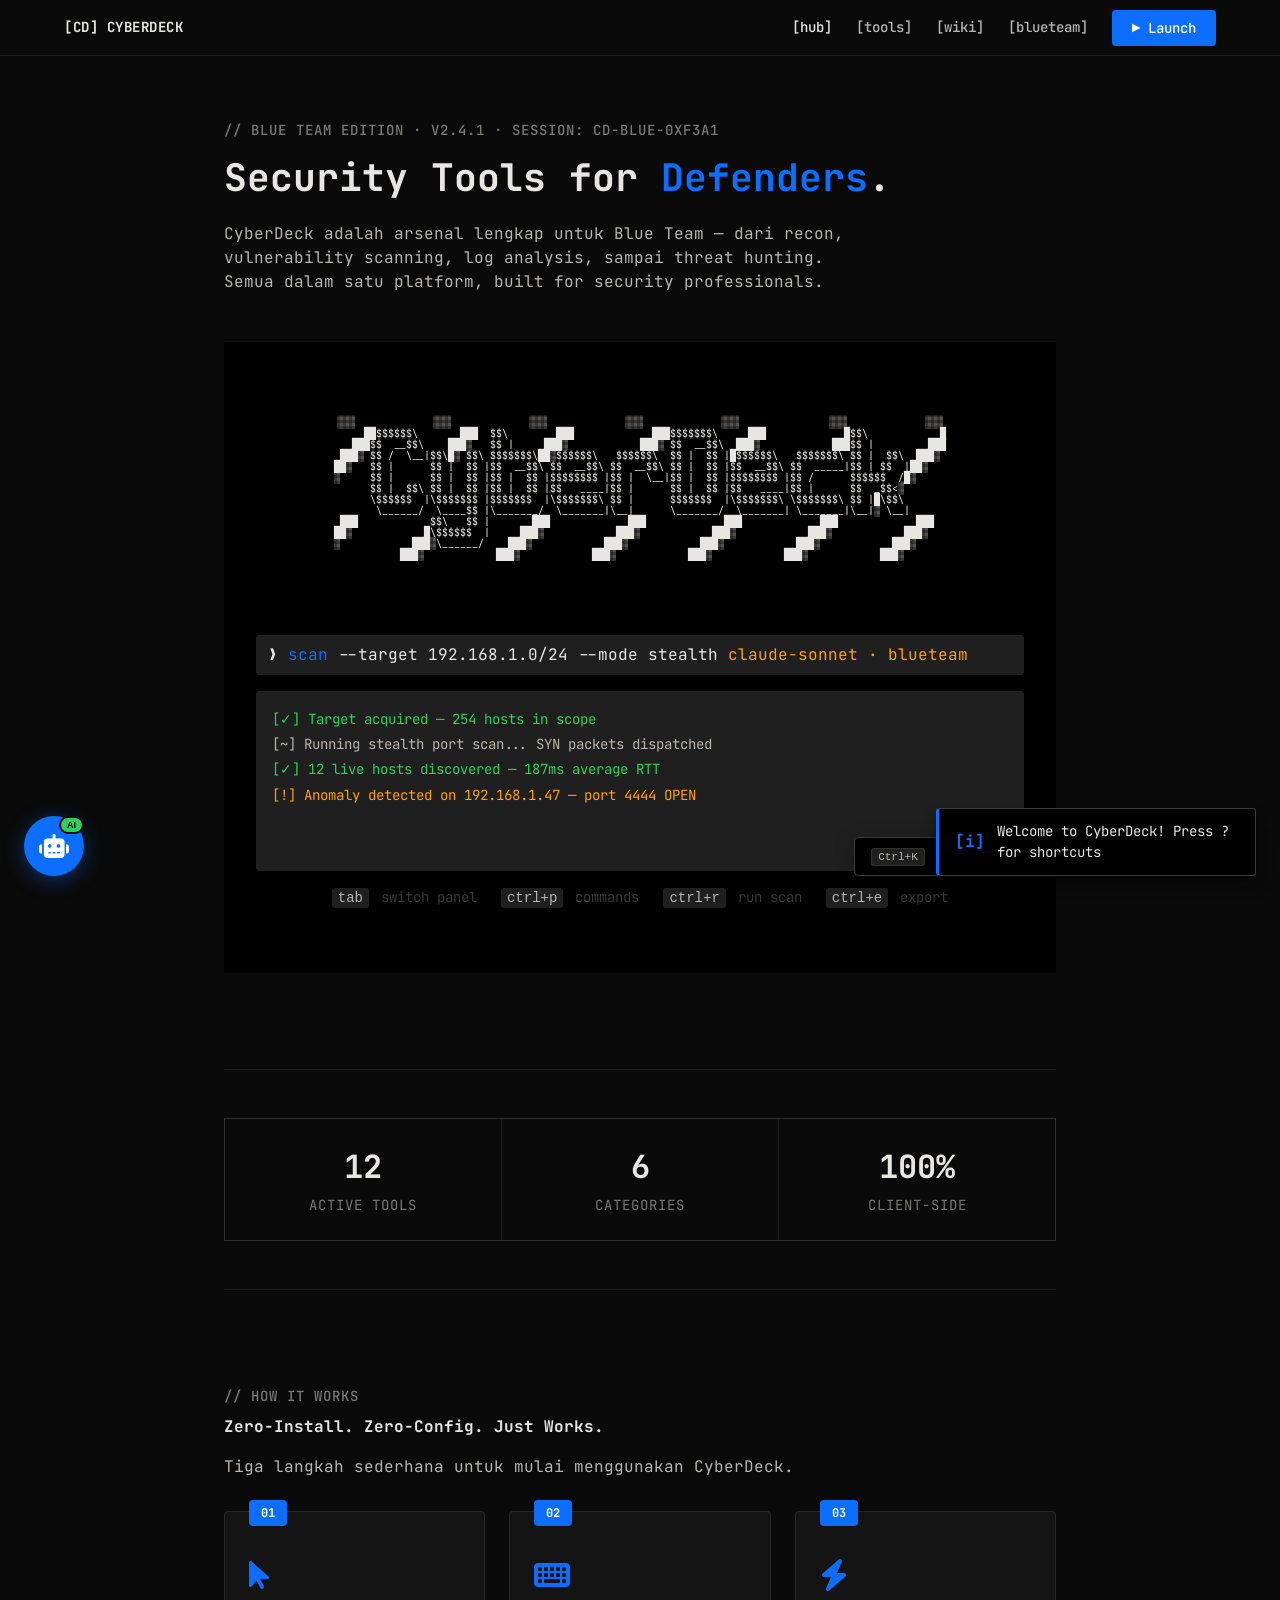
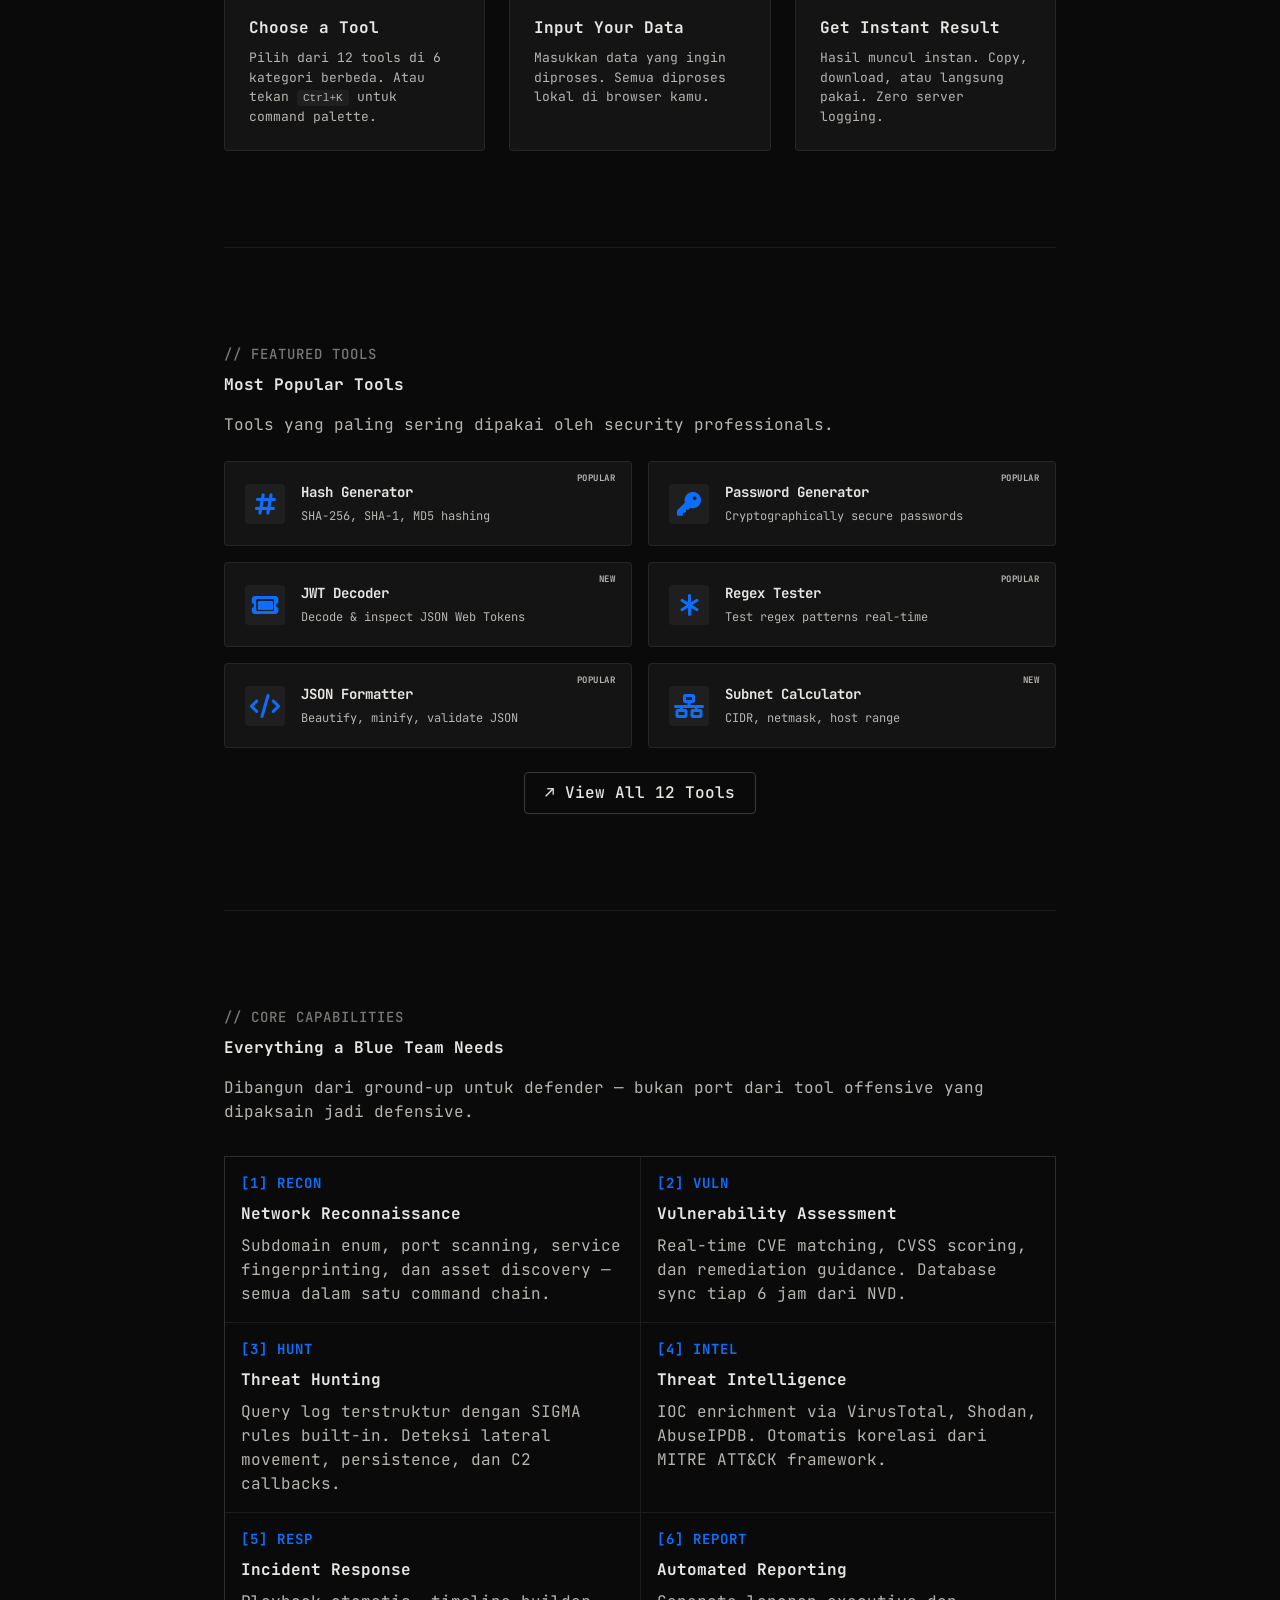
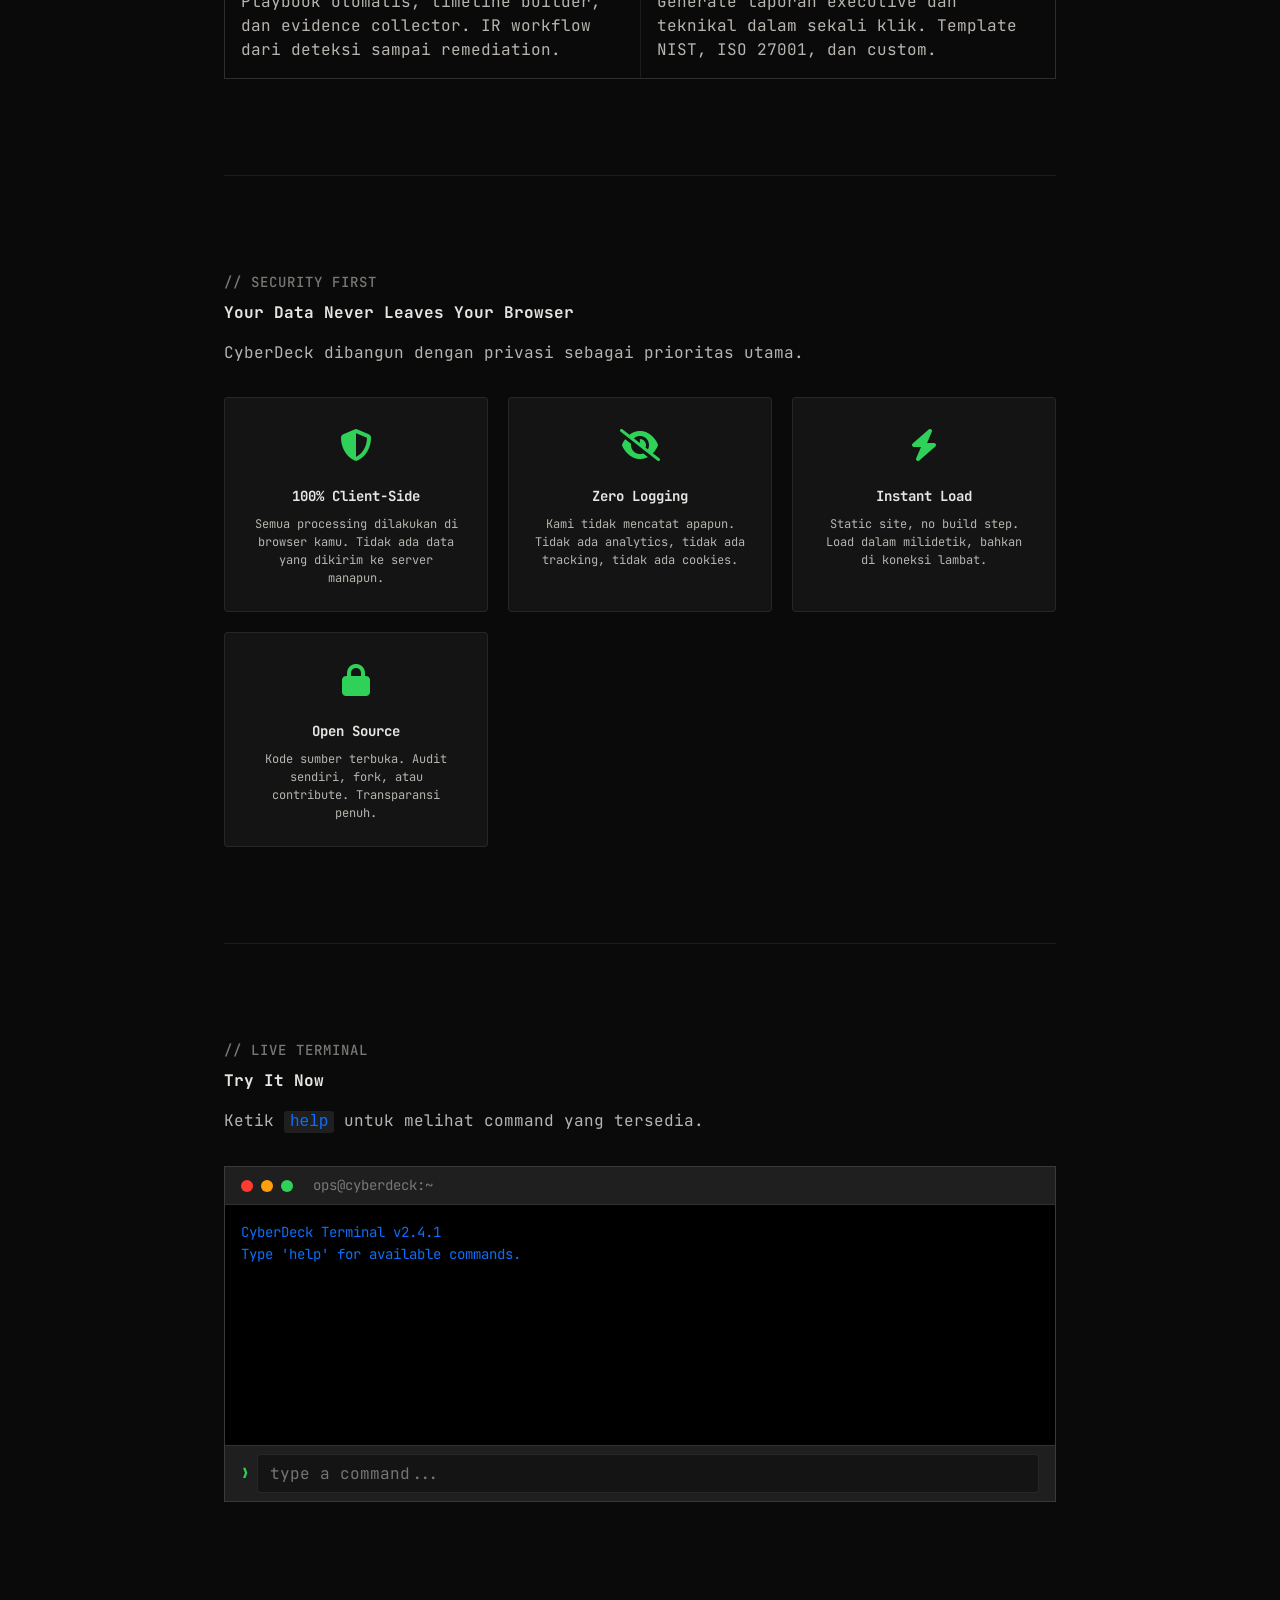
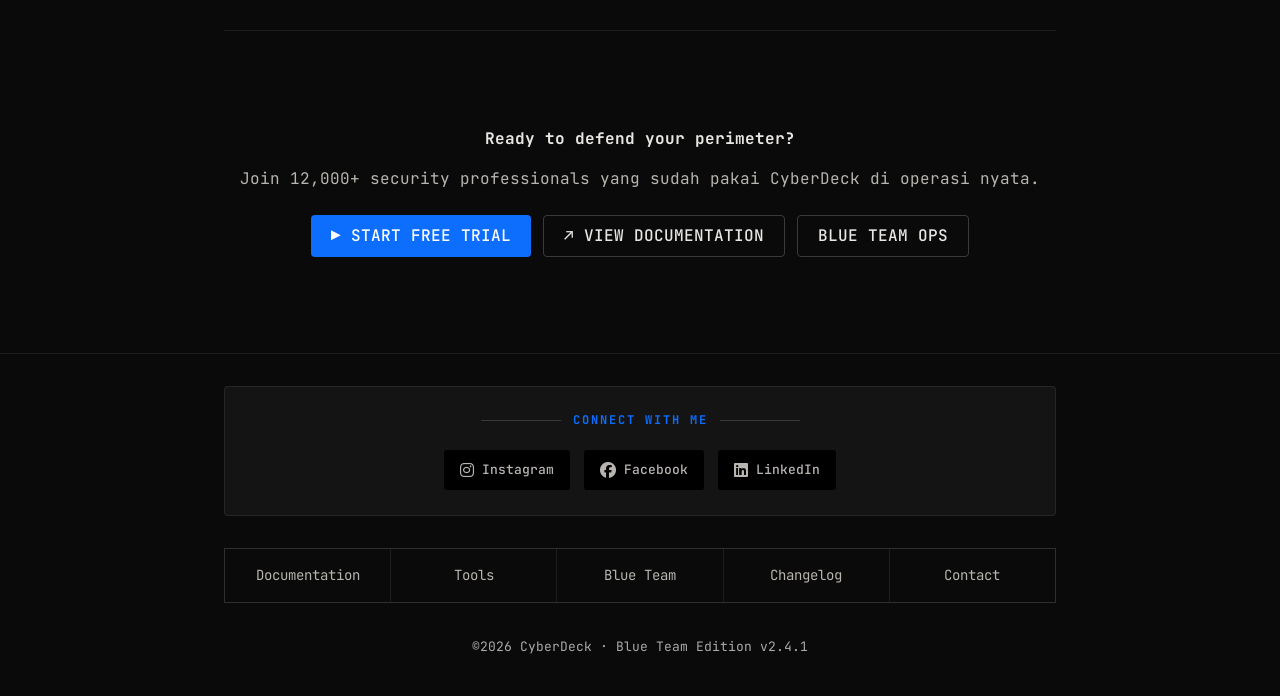
==== index.html @ acf97018 "Initial commit" ====
<!DOCTYPE html>
<html lang="id">
<head>
    <meta charset="UTF-8">
    <meta name="viewport" content="width=device-width, initial-scale=1.0">
    <title>CyberDeck — Blue Team Arsenal</title>
    <link rel="stylesheet" href="css/style.css">
    <link rel="stylesheet" href="https://cdnjs.cloudflare.com/ajax/libs/font-awesome/6.5.2/css/all.min.css">
    <link rel="manifest" href="manifest.json">
<meta name="theme-color" content="#0d6efd">
<meta name="apple-mobile-web-app-capable" content="yes">
<meta name="apple-mobile-web-app-status-bar-style" content="black-translucent">
    <script src="js/components.js" defer></script>
</head>
<body>
    <cyberdeck-navbar></cyberdeck-navbar>

    <main class="container">
        <!-- HERO -->
        <section style="padding-top: 64px;">
            <div class="section-label">// BLUE TEAM EDITION · v2.4.1 · SESSION: cd-blue-0xf3a1</div>
            <h1 class="display-xl">Security Tools for <span class="accent">Defenders</span>.</h1>
            <p class="body-md" style="max-width: 640px; margin-top: 16px;">
                CyberDeck adalah arsenal lengkap untuk Blue Team — dari recon, vulnerability scanning, log analysis, sampai threat hunting. Semua dalam satu platform, built for security professionals.
            </p>

            <!-- TUI MOCKUP dengan typing animation -->
            <div class="hero-tui">
                <div class="tui-ascii-wrapper">
                    <pre class="tui-ascii-wordmark"> 
░░░             ░░░             ░░░             ░░░             ░░░               ░░░             ░░░
     ██$$$$$$\       ███  $$\        ███             ███$$$$$$$\     ███             █$$\            █
   ███$$  __$$\    ███░   $$ |     ███░            ███░ $$  __$$\  ███░            ███$$ |         ███
 ███░ $$ /  \__|$$\█░ $$\ $$$$$$$\██░$$$$$$\   $$$$$$\  $$ |  $$ |█$$$$$$\   $$$$$$$\ $$ |  $$\  ███░ 
██░   $$ |      $$ |  $$ |$$  __$$\ $$  __$$\ $$  __$$\ $$ |  $$ |$$  __$$\ $$  _____|$$ | $$  |██░   
░     $$ |      $$ |  $$ |$$ |  $$ |$$$$$$$$ |$$ |  \__|$$ |  $$ |$$$$$$$$ |$$ /      $$$$$$  /█░     
      $$ |  $$\ $$ |  $$ |$$ |  $$ |$$   ____|$$ |      $$ |  $$ |$$   ____|$$ |      $$  _$$<░       
      \$$$$$$  |\$$$$$$$ |$$$$$$$  |\$$$$$$$\ $$ |      $$$$$$$  |\$$$$$$$\ \$$$$$$$\ $$ |█\$$\       
       \______/  \____$$ |\_______/  \_______|\__|      \_______/  \_______| \_______|\__|░ \__|      
 ███            $$\   $$ |       ███             ███             ███             ███             ███  
██░            █\$$$$$$  |     ███░            ███░            ███░            ███░            ███░   
░            ███░\______/    ███░            ███░            ███░            ███░            ███░     
           ███░            ███░            ███░            ███░            ███░            ███░       
                    </pre>
                </div>
                <div class="tui-prompt-row">
                    ❯ <span class="token">scan</span> --target 192.168.1.0/24 --mode stealth <span class="model">claude-sonnet · blueteam</span>
                </div>
                <div class="tui-output" id="hero-output"></div>
                <div class="tui-keybindings">
                    <span><kbd>tab</kbd> switch panel</span>
                    <span><kbd>ctrl+p</kbd> commands</span>
                    <span><kbd>ctrl+r</kbd> run scan</span>
                    <span><kbd>ctrl+e</kbd> export</span>
                </div>
            </div>
        </section>

        <!-- STATS (SINKRON DENGAN JUMLAH TOOLS ASLI) -->
        <section style="padding: 0;">
            <div class="stats-bar">
                <div class="stat-item">
                    <div class="stat-value">12</div>
                    <div class="stat-label">Active Tools</div>
                </div>
                <div class="stat-item">
                    <div class="stat-value">6</div>
                    <div class="stat-label">Categories</div>
                </div>
                <div class="stat-item">
                    <div class="stat-value">100%</div>
                    <div class="stat-label">Client-Side</div>
                </div>
            </div>
        </section>

        <!-- HOW IT WORKS (BARU!) -->
        <section>
            <div class="section-label">// HOW IT WORKS</div>
            <h2 class="heading-md">Zero-Install. Zero-Config. Just Works.</h2>
            <p class="body-md" style="margin-bottom: 24px;">Tiga langkah sederhana untuk mulai menggunakan CyberDeck.</p>

            <div class="how-it-works-grid">
                <div class="how-step">
                    <div class="how-step-number">01</div>
                    <div class="how-step-icon"><i class="fa-solid fa-mouse-pointer"></i></div>
                    <div class="how-step-title">Choose a Tool</div>
                    <div class="how-step-desc">Pilih dari 12 tools di 6 kategori berbeda. Atau tekan <kbd>Ctrl+K</kbd> untuk command palette.</div>
                </div>
                <div class="how-step">
                    <div class="how-step-number">02</div>
                    <div class="how-step-icon"><i class="fa-solid fa-keyboard"></i></div>
                    <div class="how-step-title">Input Your Data</div>
                    <div class="how-step-desc">Masukkan data yang ingin diproses. Semua diproses lokal di browser kamu.</div>
                </div>
                <div class="how-step">
                    <div class="how-step-number">03</div>
                    <div class="how-step-icon"><i class="fa-solid fa-bolt"></i></div>
                    <div class="how-step-title">Get Instant Result</div>
                    <div class="how-step-desc">Hasil muncul instan. Copy, download, atau langsung pakai. Zero server logging.</div>
                </div>
            </div>
        </section>

        <!-- FEATURED TOOLS (BARU! - LINK KE TOOLS YANG BENERAN ADA) -->
        <section>
            <div class="section-label">// FEATURED TOOLS</div>
            <h2 class="heading-md">Most Popular Tools</h2>
            <p class="body-md" style="margin-bottom: 24px;">Tools yang paling sering dipakai oleh security professionals.</p>

            <div class="featured-tools-grid">
                <a href="tools.html?id=hash" class="featured-tool-card">
                    <div class="featured-tool-icon"><i class="fa-solid fa-hashtag"></i></div>
                    <div class="featured-tool-info">
                        <div class="featured-tool-name">Hash Generator</div>
                        <div class="featured-tool-desc">SHA-256, SHA-1, MD5 hashing</div>
                    </div>
                    <div class="featured-tool-badge">POPULAR</div>
                </a>
                <a href="tools.html?id=password" class="featured-tool-card">
                    <div class="featured-tool-icon"><i class="fa-solid fa-key"></i></div>
                    <div class="featured-tool-info">
                        <div class="featured-tool-name">Password Generator</div>
                        <div class="featured-tool-desc">Cryptographically secure passwords</div>
                    </div>
                    <div class="featured-tool-badge">POPULAR</div>
                </a>
                <a href="tools.html?id=jwt" class="featured-tool-card">
                    <div class="featured-tool-icon"><i class="fa-solid fa-ticket"></i></div>
                    <div class="featured-tool-info">
                        <div class="featured-tool-name">JWT Decoder</div>
                        <div class="featured-tool-desc">Decode & inspect JSON Web Tokens</div>
                    </div>
                    <div class="featured-tool-badge">NEW</div>
                </a>
                <a href="tools.html?id=regex" class="featured-tool-card">
                    <div class="featured-tool-icon"><i class="fa-solid fa-asterisk"></i></div>
                    <div class="featured-tool-info">
                        <div class="featured-tool-name">Regex Tester</div>
                        <div class="featured-tool-desc">Test regex patterns real-time</div>
                    </div>
                    <div class="featured-tool-badge">POPULAR</div>
                </a>
                <a href="tools.html?id=json" class="featured-tool-card">
                    <div class="featured-tool-icon"><i class="fa-solid fa-code"></i></div>
                    <div class="featured-tool-info">
                        <div class="featured-tool-name">JSON Formatter</div>
                        <div class="featured-tool-desc">Beautify, minify, validate JSON</div>
                    </div>
                    <div class="featured-tool-badge">POPULAR</div>
                </a>
                <a href="tools.html?id=subnet" class="featured-tool-card">
                    <div class="featured-tool-icon"><i class="fa-solid fa-network-wired"></i></div>
                    <div class="featured-tool-info">
                        <div class="featured-tool-name">Subnet Calculator</div>
                        <div class="featured-tool-desc">CIDR, netmask, host range</div>
                    </div>
                    <div class="featured-tool-badge">NEW</div>
                </a>
            </div>

            <div style="text-align: center; margin-top: 24px;">
                <a href="tools.html" class="btn btn-secondary">↗ View All 12 Tools</a>
            </div>
        </section>

        <!-- CORE CAPABILITIES -->
        <section>
            <div class="section-label">// CORE CAPABILITIES</div>
            <h2 class="heading-md">Everything a Blue Team Needs</h2>
            <p class="body-md" style="margin-bottom: 8px;">Dibangun dari ground-up untuk defender — bukan port dari tool offensive yang dipaksain jadi defensive.</p>

            <div class="capabilities-grid">
                <div class="capability-card">
                    <div class="capability-tag">[1] RECON</div>
                    <div class="capability-title">Network Reconnaissance</div>
                    <div class="capability-desc">Subdomain enum, port scanning, service fingerprinting, dan asset discovery — semua dalam satu command chain.</div>
                </div>
                <div class="capability-card">
                    <div class="capability-tag">[2] VULN</div>
                    <div class="capability-title">Vulnerability Assessment</div>
                    <div class="capability-desc">Real-time CVE matching, CVSS scoring, dan remediation guidance. Database sync tiap 6 jam dari NVD.</div>
                </div>
                <div class="capability-card">
                    <div class="capability-tag">[3] HUNT</div>
                    <div class="capability-title">Threat Hunting</div>
                    <div class="capability-desc">Query log terstruktur dengan SIGMA rules built-in. Deteksi lateral movement, persistence, dan C2 callbacks.</div>
                </div>
                <div class="capability-card">
                    <div class="capability-tag">[4] INTEL</div>
                    <div class="capability-title">Threat Intelligence</div>
                    <div class="capability-desc">IOC enrichment via VirusTotal, Shodan, AbuseIPDB. Otomatis korelasi dari MITRE ATT&CK framework.</div>
                </div>
                <div class="capability-card">
                    <div class="capability-tag">[5] RESP</div>
                    <div class="capability-title">Incident Response</div>
                    <div class="capability-desc">Playbook otomatis, timeline builder, dan evidence collector. IR workflow dari deteksi sampai remediation.</div>
                </div>
                <div class="capability-card">
                    <div class="capability-tag">[6] REPORT</div>
                    <div class="capability-title">Automated Reporting</div>
                    <div class="capability-desc">Generate laporan executive dan teknikal dalam sekali klik. Template NIST, ISO 27001, dan custom.</div>
                </div>
            </div>
        </section>

        <!-- SECURITY FEATURES (BARU!) -->
        <section>
            <div class="section-label">// SECURITY FIRST</div>
            <h2 class="heading-md">Your Data Never Leaves Your Browser</h2>
            <p class="body-md" style="margin-bottom: 24px;">CyberDeck dibangun dengan privasi sebagai prioritas utama.</p>

            <div class="security-features-grid">
                <div class="security-feature">
                    <div class="security-feature-icon"><i class="fa-solid fa-shield-halved"></i></div>
                    <div class="security-feature-title">100% Client-Side</div>
                    <div class="security-feature-desc">Semua processing dilakukan di browser kamu. Tidak ada data yang dikirim ke server manapun.</div>
                </div>
                <div class="security-feature">
                    <div class="security-feature-icon"><i class="fa-solid fa-eye-slash"></i></div>
                    <div class="security-feature-title">Zero Logging</div>
                    <div class="security-feature-desc">Kami tidak mencatat apapun. Tidak ada analytics, tidak ada tracking, tidak ada cookies.</div>
                </div>
                <div class="security-feature">
                    <div class="security-feature-icon"><i class="fa-solid fa-bolt"></i></div>
                    <div class="security-feature-title">Instant Load</div>
                    <div class="security-feature-desc">Static site, no build step. Load dalam milidetik, bahkan di koneksi lambat.</div>
                </div>
                <div class="security-feature">
                    <div class="security-feature-icon"><i class="fa-solid fa-lock"></i></div>
                    <div class="security-feature-title">Open Source</div>
                    <div class="security-feature-desc">Kode sumber terbuka. Audit sendiri, fork, atau contribute. Transparansi penuh.</div>
                </div>
            </div>
        </section>

        <!-- INTERACTIVE TERMINAL -->
        <section>
            <div class="section-label">// LIVE TERMINAL</div>
            <h2 class="heading-md">Try It Now</h2>
            <p class="body-md">Ketik <code style="background: var(--surface-dark-elevated); padding: 2px 6px; border-radius: 3px; color: var(--accent);">help</code> untuk melihat command yang tersedia.</p>

            <div class="interactive-terminal">
                <div class="term-header">
                    <div class="term-dot red"></div>
                    <div class="term-dot yellow"></div>
                    <div class="term-dot green"></div>
                    <span class="term-title">ops@cyberdeck:~</span>
                </div>
                <div class="term-body" id="term-body">
                    <div class="term-line"><span class="info">CyberDeck Terminal v2.4.1</span></div>
                    <div class="term-line"><span class="info">Type 'help' for available commands.</span></div>
                    <div class="term-line">&nbsp;</div>
                </div>
                <div class="term-input-line">
                    <span class="prompt">❯</span>
                    <input type="text" class="term-input" id="term-input" placeholder="type a command..." autocomplete="off">
                </div>
            </div>
        </section>

        <!-- CTA (DENGAN LINK BLUETEAM) -->
        <section style="text-align: center;">
            <h2 class="heading-md">Ready to defend your perimeter?</h2>
            <p class="body-md" style="margin: 16px 0 24px;">Join 12,000+ security professionals yang sudah pakai CyberDeck di operasi nyata.</p>
            <div class="cta-buttons">
                <a href="tools.html" class="btn btn-primary">▶ START FREE TRIAL</a>
                <a href="wiki.html" class="btn btn-secondary">↗ VIEW DOCUMENTATION</a>
                <a href="blueteam.html" class="btn btn-secondary">BLUE TEAM OPS</a>
            </div>
        </section>
    </main>

    <cyberdeck-footer></cyberdeck-footer>

    <!-- MODALS (tetap sama) -->
    <div class="toast-container" id="toast-container"></div>
    <div class="command-palette-overlay" id="command-palette-overlay">
        <div class="command-palette">
            <input type="text" class="command-palette-input" id="command-palette-input" placeholder="❯ Type a command or search..." autocomplete="off">
            <div class="command-palette-results" id="command-palette-results"></div>
            <div class="command-palette-footer">
                <span><kbd>↑↓</kbd> navigate</span>
                <span><kbd>↵</kbd> select</span>
                <span><kbd>esc</kbd> close</span>
            </div>
        </div>
    </div>
    <div class="shortcuts-modal-overlay" id="shortcuts-modal-overlay">
        <div class="shortcuts-modal">
            <div class="shortcuts-modal-header">
                <div class="shortcuts-modal-title">[?] Keyboard Shortcuts</div>
                <button class="shortcuts-modal-close" onclick="closeShortcutsModal()">[x] CLOSE</button>
            </div>
            <div class="shortcuts-modal-content">
                <div class="shortcut-group">
                    <div class="shortcut-group-title">Navigation</div>
                    <div class="shortcut-row">
                        <span class="shortcut-label">Open Command Palette</span>
                        <div class="shortcut-keys"><kbd>Ctrl</kbd><kbd>K</kbd></div>
                    </div>
                    <div class="shortcut-row">
                        <span class="shortcut-label">Show Shortcuts</span>
                        <div class="shortcut-keys"><kbd>?</kbd></div>
                    </div>
                    <div class="shortcut-row">
                        <span class="shortcut-label">Go to Home</span>
                        <div class="shortcut-keys"><kbd>g</kbd><kbd>h</kbd></div>
                    </div>
                    <div class="shortcut-row">
                        <span class="shortcut-label">Go to Tools</span>
                        <div class="shortcut-keys"><kbd>g</kbd><kbd>t</kbd></div>
                    </div>
                    <div class="shortcut-row">
                        <span class="shortcut-label">Go to Wiki</span>
                        <div class="shortcut-keys"><kbd>g</kbd><kbd>w</kbd></div>
                    </div>
                </div>
                <div class="shortcut-group">
                    <div class="shortcut-group-title">Tools</div>
                    <div class="shortcut-row">
                        <span class="shortcut-label">Focus Terminal</span>
                        <div class="shortcut-keys"><kbd>Ctrl</kbd><kbd>/</kbd></div>
                    </div>
                    <div class="shortcut-row">
                        <span class="shortcut-label">Clear Terminal</span>
                        <div class="shortcut-keys"><kbd>Ctrl</kbd><kbd>L</kbd></div>
                    </div>
                </div>
                <div class="shortcut-group">
                    <div class="shortcut-group-title">General</div>
                    <div class="shortcut-row">
                        <span class="shortcut-label">Close Modal</span>
                        <div class="shortcut-keys"><kbd>Esc</kbd></div>
                    </div>
                </div>
            </div>
        </div>
    </div>
    <div class="shortcut-hints">
        <span><kbd>Ctrl+K</kbd> Commands</span>
        <span><kbd>?</kbd> Shortcuts</span>
        <span><kbd>Ctrl+/</kbd> Terminal</span>
    </div>


<!-- Floating AI Chat Widget -->
<div id="ai-chat-widget" class="ai-chat-widget">
    <button class="ai-chat-button" onclick="toggleAIChat()">
        <i class="fa-solid fa-robot"></i>
        <span class="ai-chat-badge">AI</span>
    </button>
    
    <div class="ai-chat-window" id="ai-chat-window">
        <div class="ai-chat-header">
            <div class="ai-chat-header-title">
                <i class="fa-solid fa-robot"></i>
                <span>CyberDeck AI</span>
            </div>
            <div style="display: flex; gap: 8px;">
                <button class="ai-chat-action-btn" onclick="exportChatHistory()" title="Export Chat">
                    <i class="fa-solid fa-download"></i>
                </button>
                <button class="ai-chat-action-btn" onclick="clearChatHistory()" title="Clear History">
                    <i class="fa-solid fa-trash"></i>
                </button>
                <button class="ai-chat-close" onclick="toggleAIChat()">
                    <i class="fa-solid fa-xmark"></i>
                </button>
            </div>
        </div>
        
        <div class="ai-chat-messages" id="ai-chat-messages">
            <div class="ai-chat-message ai-message-system">
                <div class="ai-message-content">
                    Halo! Saya AI Assistant CyberDeck<br><br>
                    Chat history otomatis tersimpan di browser kamu.<br>
                    Klik tombol "Clear History" di atas untuk menghapus.
                </div>
            </div>
        </div>
        
        <div class="ai-chat-input-area">
            <input 
                type="text" 
                id="ai-chat-input" 
                class="ai-chat-input" 
                placeholder="Ketik pertanyaan..." 
                onkeypress="handleChatKeypress(event)"
            >
            <button class="ai-chat-send" onclick="sendAIChat()">
                <i class="fa-solid fa-paper-plane"></i>
            </button>
        </div>
    </div>
</div>

    <script src="js/main.js"></script>
    <script>
        // TUI Typing Animation
        const tuiOutput = document.getElementById('hero-output');
        const tuiLines = [
            { text: '[✓] Target acquired — 254 hosts in scope', class: 'success' },
            { text: '[~] Running stealth port scan... SYN packets dispatched', class: '' },
            { text: '[✓] 12 live hosts discovered — 187ms average RTT', class: 'success' },
            { text: '[!] Anomaly detected on 192.168.1.47 — port 4444 OPEN', class: 'warning' },
            { text: '[✗] CVE-2026-0911 match — SMB exploit possible — PRIORITY: HIGH', class: 'danger' },
            { text: '[✓] Report saved → /ops/reports/scan_20260603_142201.json', class: 'success tui-path' }
        ];

        let lineIndex = 0;
        function addTuiLine() {
            if (lineIndex >= tuiLines.length) return;
            const line = tuiLines[lineIndex];
            const div = document.createElement('div');
            div.className = line.class;
            div.textContent = line.text;
            tuiOutput.appendChild(div);
            lineIndex++;
            setTimeout(addTuiLine, 600);
        }
        
        // Start animation when TUI is visible
        const observer = new IntersectionObserver((entries) => {
            entries.forEach(entry => {
                if (entry.isIntersecting) {
                    setTimeout(addTuiLine, 500);
                    observer.disconnect();
                }
            });
        });
        observer.observe(tuiOutput);
        if ('serviceWorker' in navigator) {
  navigator.serviceWorker.register('/sw.js')
    .then(reg => console.log('SW registered'))
    .catch(err => console.log('SW failed', err));
}



    </script>

    
</body>
</html>
---- css/style.css ----
/* ============================================
   CYBERDECK — PURE MONOSPACE DARK THEME
   Clean & Final Version
   ============================================ */

@import url('https://fonts.googleapis.com/css2?family=JetBrains+Mono:wght@400;500;700&display=swap');

:root {
    --canvas: #0a0a0a;
    --surface-soft: #141414;
    --surface-card: #1a1a1a;
    --surface-dark: #000000;
    --surface-dark-elevated: #1f1f1f;

    --ink: #e8e6e3;
    --ink-deep: #ffffff;
    --charcoal: #d4d1cc;
    --body: #b8b5b0;
    --mute: #7a7875;
    --stone: #5a5856;
    --ash: #3a3836;

    --hairline: rgba(255, 255, 255, 0.08);
    --hairline-strong: #3a3a3a;

    --accent: #0d6efd;
    --accent-hover: #0b5ed7;
    --accent-active: #0a58ca;

    --success: #30d158;
    --warning: #ff9f0a;
    --danger: #ff3b30;

    --font-mono: 'JetBrains Mono', 'IBM Plex Mono', ui-monospace, SFMono-Regular, Menlo, Monaco, Consolas, 'Liberation Mono', 'Courier New', monospace;

    --spacing-section: 96px;
    --rounded-none: 0px;
    --rounded-sm: 4px;
}

* { margin: 0; padding: 0; box-sizing: border-box; }
html { scroll-behavior: smooth; }

body {
    background-color: var(--canvas);
    color: var(--body);
    font-family: var(--font-mono);
    font-size: 16px;
    font-weight: 400;
    line-height: 1.5;
    -webkit-font-smoothing: antialiased;
}

/* ============ NAVIGATION ============ */
nav {
    background: var(--canvas);
    border-bottom: 1px solid var(--hairline);
    height: 56px;
    display: flex;
    align-items: center;
    justify-content: space-between;
    padding: 0 5%;
    position: sticky;
    top: 0;
    z-index: 100;
}

.nav-brand {
    display: flex;
    align-items: center;
    gap: 12px;
    text-decoration: none;
}

.nav-logo {
    font-family: var(--font-mono);
    font-weight: 700;
    font-size: 14px;
    color: var(--ink);
    letter-spacing: 0.5px;
}

.nav-logo span { color: var(--accent); }

.nav-links {
    display: flex;
    gap: 24px;
    align-items: center;
}

.nav-links a {
    color: var(--body);
    text-decoration: none;
    font-family: var(--font-mono);
    font-size: 14px;
    font-weight: 500;
    transition: color 0.15s;
}

.nav-links a:hover,
.nav-links a.active { color: var(--ink); }

.nav-cta {
    background: var(--accent);
    color: #ffffff !important;
    padding: 4px 20px;
    border-radius: var(--rounded-sm);
    font-weight: 500;
    line-height: 2;
    transition: background 0.15s;
}

.nav-cta:hover { background: var(--accent-hover); }

/* Mobile Menu Button */
.mobile-menu-btn {
    display: none;
    background: transparent;
    border: 1px solid var(--hairline);
    color: var(--ink);
    border-radius: var(--rounded-sm);
    cursor: pointer;
    width: 44px;
    height: 44px;
    font-family: var(--font-mono);
    font-size: 16px;
    font-weight: 700;
    align-items: center;
    justify-content: center;
}


/* ============ LAYOUT ============ */
.container { max-width: 960px; margin: 0 auto; padding: 0 5%; }
.container-wide { max-width: 1100px; margin: 0 auto; padding: 0 5%; }

section {
    padding: var(--spacing-section) 0;
    border-bottom: 1px solid var(--hairline);
}

section:last-of-type { border-bottom: none; }

/* ============ TYPOGRAPHY ============ */
.display-xl {
    font-family: var(--font-mono);
    font-size: 38px;
    font-weight: 700;
    line-height: 1.5;
    color: var(--ink);
}

.display-xl .accent { color: var(--accent); }

.heading-md {
    font-family: var(--font-mono);
    font-size: 16px;
    font-weight: 700;
    color: var(--ink);
    margin-bottom: 16px;
}

.body-md {
    font-family: var(--font-mono);
    font-size: 16px;
    color: var(--body);
}

.caption-md {
    font-family: var(--font-mono);
    font-size: 14px;
    color: var(--mute);
}

.section-label {
    font-family: var(--font-mono);
    font-size: 14px;
    font-weight: 500;
    color: var(--mute);
    text-transform: uppercase;
    letter-spacing: 1px;
    margin-bottom: 8px;
}

/* ============ BUTTONS ============ */
.btn {
    display: inline-flex;
    align-items: center;
    justify-content: center;
    gap: 8px;
    font-family: var(--font-mono);
    font-size: 16px;
    font-weight: 500;
    line-height: 2;
    padding: 4px 20px;
    border-radius: var(--rounded-sm);
    border: none;
    cursor: pointer;
    text-decoration: none;
    transition: all 0.15s;
}

.btn-primary { background: var(--accent); color: #ffffff; }
.btn-primary:hover { background: var(--accent-hover); }

.btn-secondary {
    background: var(--canvas);
    color: var(--ink);
    border: 1px solid var(--hairline-strong);
}

.btn-secondary:hover {
    background: var(--surface-soft);
}

.btn-ghost {
    background: transparent;
    color: var(--body);
    padding: 8px 0;
    line-height: 1.5;
}

.btn-ghost:hover { color: var(--ink); }

/* ============ HERO TUI ============ */
.hero-tui {
    background: var(--surface-dark);
    padding: 64px 32px;
    margin-top: 48px;
    overflow: hidden;
}

.tui-ascii-wordmark {
    font-family: var(--font-mono);
    font-size: 10px;
    line-height: 1.1;
    color: var(--ink);
    text-align: center;
    white-space: pre;
    margin-bottom: 32px;
    overflow-x: auto;
}

.tui-prompt-row {
    background: var(--surface-dark-elevated);
    border-radius: var(--rounded-sm);
    padding: 8px 12px;
    font-family: var(--font-mono);
    font-size: 16px;
    color: var(--ink);
    margin-bottom: 16px;
}

.tui-prompt-row .token { color: var(--accent); }
.tui-prompt-row .model { color: var(--warning); }

.tui-output {
    font-family: var(--font-mono);
    font-size: 14px;
    line-height: 1.8;
    color: var(--body);
    padding: 16px;
    background: var(--surface-dark-elevated);
    border-radius: var(--rounded-sm);
    min-height: 180px;
    margin-bottom: 16px;
}

.tui-output .success { color: var(--success); }
.tui-output .warning { color: var(--warning); }
.tui-output .danger { color: var(--danger); }
.tui-output .info { color: var(--accent); }

.tui-keybindings {
    display: flex;
    gap: 24px;
    font-family: var(--font-mono);
    font-size: 14px;
    color: var(--ash);
    justify-content: center;
    margin-top: 16px;
    flex-wrap: wrap;
}

.tui-keybindings kbd {
    background: var(--surface-dark-elevated);
    padding: 2px 6px;
    border-radius: 3px;
    color: var(--body);
    margin-right: 4px;
}

/* ============ TERMINAL ============ */
.interactive-terminal {
    background: var(--surface-dark);
    border: 1px solid var(--hairline-strong);
    margin: 32px 0;
    font-family: var(--font-mono);
    font-size: 14px;
}

.term-header {
    background: var(--surface-dark-elevated);
    padding: 8px 16px;
    display: flex;
    align-items: center;
    gap: 8px;
    border-bottom: 1px solid var(--hairline);
}

.term-dot { width: 12px; height: 12px; border-radius: 50%; }
.term-dot.red { background: var(--danger); }
.term-dot.yellow { background: var(--warning); }
.term-dot.green { background: var(--success); }

.term-title { margin-left: 12px; color: var(--mute); font-size: 14px; }

.term-body {
    padding: 16px;
    min-height: 240px;
    max-height: 400px;
    overflow-y: auto;
}

.term-line {
    line-height: 1.6;
    color: var(--body);
    white-space: pre-wrap;
    word-break: break-word;
    word-wrap: break-word;
    overflow-wrap: break-word;
    max-width: 100%;
}
.term-line .prompt { color: var(--success); }
.term-line .cmd { color: var(--ink); }
.term-line .info { color: var(--accent); }
.term-line .success { color: var(--success); }
.term-line .warning { color: var(--warning); }
.term-line .danger { color: var(--danger); }
.term-line .success,
.term-line .info,
.term-line .warning,
.term-line .danger {
    word-break: break-all;
    overflow-wrap: break-word;
    hyphens: auto;
}

/* Mobile specific terminal fixes */
@media (max-width: 640px) {
    .term-body {
        font-size: 11px;
        padding: 8px;
        overflow-x: hidden; /* Prevent horizontal scroll */
    }
    
    .term-line {
        font-size: 11px;
        line-height: 1.5;
    }
    
    /* Truncate very long paths on mobile */
    .term-line .success:last-child {
        word-break: break-all;
    }
}

/* Small mobile */
@media (max-width: 480px) {
    .term-body {
        font-size: 10px;
    }
    
    .term-line {
        font-size: 10px;
        line-height: 1.4;
    }
}

.term-input-line {
    display: flex;
    align-items: center;
    padding: 8px 16px;
    border-top: 1px solid var(--hairline);
    background: var(--surface-dark-elevated);
}

.term-input-line .prompt {
    color: var(--success);
    margin-right: 8px;
    font-weight: 500;
}

.term-input {
    flex: 1;
    background: transparent;
    border: none;
    color: var(--ink);
    font-family: var(--font-mono);
    font-size: 14px;
    outline: none;
    caret-color: var(--accent);
}

/* ============ STATS BAR ============ */
.stats-bar {
    display: grid;
    grid-template-columns: repeat(3, 1fr);
    gap: 1px;
    background: var(--hairline);
    border: 1px solid var(--hairline);
    margin: 48px 0;
}

.stat-item {
    background: var(--canvas);
    padding: 24px;
    text-align: center;
}

.stat-value {
    font-family: var(--font-mono);
    font-size: 32px;
    font-weight: 700;
    color: var(--ink);
    margin-bottom: 4px;
}

.stat-label {
    font-family: var(--font-mono);
    font-size: 14px;
    color: var(--mute);
    text-transform: uppercase;
    letter-spacing: 1px;
}

/* ============ GRIDS ============ */
.capabilities-grid,
.hub-grid {
    display: grid;
    grid-template-columns: repeat(auto-fit, minmax(280px, 1fr));
    gap: 1px;
    background: var(--hairline);
    border: 1px solid var(--hairline);
    margin-top: 32px;
}

.capability-card,
.hub-card {
    background: var(--canvas);
    padding: 16px;
    transition: background 0.15s;
    text-decoration: none;
    color: inherit;
    display: block;
}

.capability-card:hover,
.hub-card:hover { background: var(--surface-soft); }

.capability-tag,
.hub-card-icon {
    font-family: var(--font-mono);
    font-size: 14px;
    font-weight: 700;
    color: var(--accent);
    margin-bottom: 8px;
    letter-spacing: 1px;
}

.capability-title,
.hub-card-title {
    font-family: var(--font-mono);
    font-size: 16px;
    font-weight: 700;
    color: var(--ink);
    margin-bottom: 8px;
}

.capability-desc,
.hub-card-desc {
    font-family: var(--font-mono);
    font-size: 16px;
    color: var(--body);
    line-height: 1.5;
}

.hub-card-count {
    font-family: var(--font-mono);
    font-size: 14px;
    color: var(--mute);
}

/* ============ TOOL LIST ============ */
.tool-list {
    margin-top: 32px;
    border: 1px solid var(--hairline);
}

.tool-row {
    padding: 8px 16px;
    border-bottom: 1px solid var(--hairline);
    display: grid;
    grid-template-columns: auto 1fr auto;
    gap: 16px;
    align-items: baseline;
    transition: background 0.15s;
}

.tool-row:last-child { border-bottom: none; }
.tool-row:hover { background: var(--surface-soft); }

.tool-marker { color: var(--success); font-weight: 500; }
.tool-name { font-family: var(--font-mono); font-weight: 700; color: var(--ink); margin-right: 12px; }
.tool-desc { color: var(--body); font-size: 16px; }
.tool-action { color: var(--accent); font-size: 14px; text-decoration: none; white-space: nowrap; }
.tool-action:hover { color: var(--ink); }

/* ============ TOOL ENGINE LAYOUT ============ */
.tool-layout {
    display: grid;
    grid-template-columns: 280px 1fr;
    gap: 32px;
    margin-top: 32px;
    min-height: 70vh;
}

.tool-sidebar {
    border-right: 1px solid var(--hairline);
    padding-right: 24px;
    height: fit-content;
    position: sticky;
    top: 80px;
}

.tool-main { padding-left: 0; }

.tool-category { margin-bottom: 24px; }

.tool-category-title {
    font-family: var(--font-mono);
    font-size: 12px;
    font-weight: 700;
    color: var(--mute);
    text-transform: uppercase;
    letter-spacing: 1px;
    margin-bottom: 12px;
}

.tool-link {
    display: flex;
    justify-content: space-between;
    align-items: center;
    padding: 8px 12px;
    margin: 0 -12px;
    color: var(--body);
    text-decoration: none;
    font-size: 14px;
    border-radius: var(--rounded-sm);
    transition: all 0.15s;
}

.tool-link:hover { background: var(--surface-soft); color: var(--ink); }
.tool-link.active { background: var(--surface-soft); color: var(--accent); font-weight: 500; }

.tool-link .fav-icon {
    font-size: 12px;
    opacity: 0.3;
    cursor: pointer;
    transition: opacity 0.2s;
}

.tool-link .fav-icon:hover,
.tool-link .fav-icon.active { opacity: 1; color: var(--warning); }

/* ============ ACTION/DOC PANELS ============ */
.action-panel {
    background: var(--surface-soft);
    border: 1px solid var(--hairline);
    padding: 16px;
    border-radius: var(--rounded-sm);
}

.action-panel h2 {
    font-family: var(--font-mono);
    font-size: 16px;
    font-weight: 700;
    color: var(--ink);
    margin-bottom: 4px;
}

.action-panel .subtitle {
    font-family: var(--font-mono);
    font-size: 14px;
    color: var(--mute);
    margin-bottom: 20px;
}

.doc-panel h2 {
    font-family: var(--font-mono);
    font-size: 16px;
    font-weight: 700;
    color: var(--ink);
    margin-bottom: 16px;
    padding-bottom: 12px;
    border-bottom: 1px solid var(--hairline);
}

.doc-panel h3 {
    font-family: var(--font-mono);
    font-size: 16px;
    font-weight: 700;
    color: var(--ink);
    margin: 20px 0 8px;
}

.doc-panel p {
    font-family: var(--font-mono);
    font-size: 16px;
    color: var(--body);
    line-height: 1.5;
    margin-bottom: 12px;
}

.doc-panel code {
    background: var(--surface-dark-elevated);
    padding: 2px 6px;
    border-radius: 3px;
    font-family: var(--font-mono);
    font-size: 14px;
    color: var(--accent);
}

/* ============ FORM ELEMENTS ============ */
.form-group { margin-bottom: 16px; }

.form-label {
    display: block;
    font-family: var(--font-mono);
    font-size: 14px;
    font-weight: 500;
    color: var(--body);
    margin-bottom: 6px;
}

textarea, input[type="text"], input[type="email"], input[type="password"], select {
    width: 100%;
    background: var(--surface-soft);
    border: 1px solid var(--hairline);
    color: var(--ink);
    font-family: var(--font-mono);
    font-size: 16px;
    padding: 8px 12px;
    border-radius: var(--rounded-sm);
    resize: vertical;
}

textarea:focus, input:focus, select:focus {
    outline: none;
    border-color: var(--ink);
    background: var(--canvas);
}

textarea { min-height: 100px; }

.checkbox-group {
    display: grid;
    grid-template-columns: repeat(2, 1fr);
    gap: 8px;
    margin: 12px 0;
}

.checkbox-group label {
    display: flex;
    align-items: center;
    gap: 8px;
    font-family: var(--font-mono);
    font-size: 14px;
    color: var(--body);
    cursor: pointer;
}

.checkbox-group input[type="checkbox"] {
    width: auto;
    accent-color: var(--accent);
}

/* ============ PLAYBOOK ============ */
.playbook-list { margin-top: 24px; }

.playbook-item {
    border-bottom: 1px solid var(--hairline);
    padding: 12px 0;
}

.playbook-item:last-child { border-bottom: none; }

.playbook-header {
    display: flex;
    align-items: center;
    gap: 12px;
    cursor: pointer;
    padding: 4px 0;
}

.playbook-toggle {
    color: var(--success);
    font-weight: 700;
    font-family: var(--font-mono);
    font-size: 16px;
    width: 20px;
}

.playbook-title {
    font-family: var(--font-mono);
    font-size: 16px;
    font-weight: 700;
    color: var(--ink);
    flex: 1;
}

.playbook-meta {
    font-family: var(--font-mono);
    font-size: 14px;
    color: var(--mute);
}

.playbook-content {
    display: none;
    padding: 16px 0 8px 32px;
    font-family: var(--font-mono);
    font-size: 16px;
    color: var(--body);
    line-height: 1.5;
}

.playbook-content.open { display: block; }
.playbook-content p { margin-bottom: 12px; }

.playbook-content blockquote {
    border-left: 2px solid var(--accent);
    padding-left: 16px;
    margin: 16px 0;
    color: var(--charcoal);
}

/* ============ BLUE TEAM ============ */
.ir-workflow {
    display: grid;
    grid-template-columns: repeat(auto-fit, minmax(200px, 1fr));
    gap: 16px;
    margin-top: 32px;
}

.ir-step {
    background: var(--surface-soft);
    border: 1px solid var(--hairline);
    padding: 16px;
    border-radius: var(--rounded-sm);
}

.ir-step-num {
    font-family: var(--font-mono);
    font-size: 14px;
    color: var(--accent);
    font-weight: 700;
    margin-bottom: 8px;
    letter-spacing: 1px;
}

.ir-step-title {
    font-family: var(--font-mono);
    font-size: 16px;
    font-weight: 700;
    color: var(--ink);
    margin-bottom: 6px;
}

.ir-step-desc {
    font-family: var(--font-mono);
    font-size: 14px;
    color: var(--body);
    line-height: 1.5;
}

.mitre-grid {
    display: grid;
    grid-template-columns: repeat(auto-fit, minmax(180px, 1fr));
    gap: 1px;
    background: var(--hairline);
    border: 1px solid var(--hairline);
    margin-top: 24px;
}

.mitre-tactic {
    background: var(--canvas);
    padding: 16px;
    transition: background 0.15s;
}

.mitre-tactic:hover { background: var(--surface-soft); }

.mitre-tactic-name {
    font-family: var(--font-mono);
    font-size: 14px;
    font-weight: 700;
    color: var(--ink);
    margin-bottom: 4px;
}

.mitre-tactic-id {
    font-family: var(--font-mono);
    font-size: 14px;
    color: var(--accent);
}

/* ============ FOOTER ============ */
footer {
    border-top: 1px solid var(--hairline);
    padding: 32px 0;
}

.footer-links {
    display: grid;
    grid-template-columns: repeat(5, 1fr);
    gap: 1px;
    background: var(--hairline);
    border: 1px solid var(--hairline);
    margin-bottom: 24px;
}

.footer-links a {
    background: var(--canvas);
    padding: 16px;
    text-align: center;
    color: var(--body);
    text-decoration: none;
    font-family: var(--font-mono);
    font-size: 14px;
    transition: background 0.15s;
}

.footer-links a:hover { background: var(--surface-soft); }

.footer-bottom {
    display: flex;
    justify-content: space-between;
    align-items: center;
    font-family: var(--font-mono);
    font-size: 14px;
    color: var(--mute);
}

/* ============ TOAST ============ */
.toast-container {
    position: fixed;
    bottom: 24px;
    right: 24px;
    z-index: 1000;
    display: flex;
    flex-direction: column;
    gap: 8px;
    pointer-events: none;
}

.toast {
    background: var(--surface-dark);
    border: 1px solid var(--hairline-strong);
    border-radius: var(--rounded-sm);
    padding: 12px 16px;
    font-family: var(--font-mono);
    font-size: 14px;
    color: var(--ink);
    display: flex;
    align-items: center;
    gap: 12px;
    box-shadow: 0 4px 12px rgba(0, 0, 0, 0.3);
    animation: toastSlideIn 0.3s ease-out;
    pointer-events: auto;
    max-width: 320px;
}

.toast.success { border-left: 3px solid var(--success); }
.toast.error { border-left: 3px solid var(--danger); }
.toast.warning { border-left: 3px solid var(--warning); }
.toast.info { border-left: 3px solid var(--accent); }

.toast-icon { font-weight: 700; font-size: 16px; }
.toast.success .toast-icon { color: var(--success); }
.toast.error .toast-icon { color: var(--danger); }
.toast.warning .toast-icon { color: var(--warning); }
.toast.info .toast-icon { color: var(--accent); }

.toast-message { flex: 1; }

.toast.hiding { animation: toastSlideOut 0.3s ease-in; }

@keyframes toastSlideIn {
    from { transform: translateX(100%); opacity: 0; }
    to { transform: translateX(0); opacity: 1; }
}

@keyframes toastSlideOut {
    from { transform: translateX(0); opacity: 1; }
    to { transform: translateX(100%); opacity: 0; }
}

/* ============ COMMAND PALETTE ============ */
.command-palette-overlay {
    position: fixed;
    top: 0; left: 0; right: 0; bottom: 0;
    background: rgba(10, 10, 10, 0.85);
    z-index: 999;
    display: none;
    align-items: flex-start;
    justify-content: center;
    padding-top: 15vh;
    backdrop-filter: blur(8px);
}

.command-palette-overlay.active { display: flex; }

.command-palette {
    background: var(--surface-dark);
    border: 1px solid var(--hairline-strong);
    border-radius: var(--rounded-sm);
    width: 90%;
    max-width: 640px;
    max-height: 65vh;
    display: flex;
    flex-direction: column;
    box-shadow: 0 16px 64px rgba(0, 0, 0, 0.6);
    overflow: hidden;
}

.command-palette-input {
    background: var(--surface-dark-elevated);
    border: none;
    border-bottom: 1px solid var(--hairline);
    padding: 16px 24px;
    font-family: var(--font-mono);
    font-size: 16px;
    color: var(--ink);
    outline: none;
}

.command-palette-input::placeholder { color: var(--mute); }

.command-palette-results {
    overflow-y: auto;
    padding: 8px;
    max-height: 45vh;
}

.command-palette-item {
    padding: 12px 16px;
    border-radius: var(--rounded-sm);
    cursor: pointer;
    display: flex;
    align-items: center;
    gap: 12px;
    transition: all 0.1s;
    margin-bottom: 4px;
}

.command-palette-item:hover,
.command-palette-item.selected {
    background: var(--surface-dark-elevated);
    border-left: 3px solid var(--accent);
    padding-left: 13px;
}

.command-palette-item-icon {
    color: var(--accent);
    font-weight: 700;
    font-size: 14px;
    width: 24px;
    text-align: center;
}

.command-palette-item-content { flex: 1; }

.command-palette-item-title {
    font-family: var(--font-mono);
    font-size: 14px;
    font-weight: 500;
    color: var(--ink);
    margin-bottom: 2px;
}

.command-palette-item-desc {
    font-family: var(--font-mono);
    font-size: 12px;
    color: var(--mute);
}

.command-palette-footer {
    border-top: 1px solid var(--hairline);
    padding: 12px 20px;
    display: flex;
    gap: 20px;
    font-family: var(--font-mono);
    font-size: 11px;
    color: var(--mute);
    background: var(--surface-dark-elevated);
}

.command-palette-footer kbd {
    background: var(--surface-card);
    padding: 3px 7px;
    border-radius: 3px;
    color: var(--body);
    margin-right: 6px;
    border: 1px solid var(--hairline-strong);
    font-size: 10px;
}

/* ============ SHORTCUTS MODAL ============ */
.shortcuts-modal-overlay {
    position: fixed;
    top: 0; left: 0; right: 0; bottom: 0;
    background: rgba(0, 0, 0, 0.7);
    z-index: 998;
    display: none;
    align-items: center;
    justify-content: center;
    backdrop-filter: blur(4px);
}

.shortcuts-modal-overlay.active { display: flex; }

.shortcuts-modal {
    background: var(--surface-dark);
    border: 1px solid var(--hairline-strong);
    border-radius: var(--rounded-sm);
    width: 90%;
    max-width: 500px;
    max-height: 80vh;
    overflow-y: auto;
    box-shadow: 0 8px 32px rgba(0, 0, 0, 0.5);
}

.shortcuts-modal-header {
    padding: 20px;
    border-bottom: 1px solid var(--hairline);
    display: flex;
    justify-content: space-between;
    align-items: center;
}

.shortcuts-modal-title {
    font-family: var(--font-mono);
    font-size: 16px;
    font-weight: 700;
    color: var(--ink);
}

.shortcuts-modal-close {
    background: transparent;
    border: none;
    color: var(--mute);
    font-family: var(--font-mono);
    font-size: 14px;
    cursor: pointer;
    padding: 4px 8px;
    border-radius: var(--rounded-sm);
}

.shortcuts-modal-close:hover {
    background: var(--surface-dark-elevated);
    color: var(--ink);
}

.shortcuts-modal-content { padding: 20px; }

.shortcut-group { margin-bottom: 24px; }
.shortcut-group:last-child { margin-bottom: 0; }

.shortcut-group-title {
    font-family: var(--font-mono);
    font-size: 14px;
    font-weight: 700;
    color: var(--accent);
    margin-bottom: 12px;
    text-transform: uppercase;
    letter-spacing: 1px;
}

.shortcut-row {
    display: flex;
    justify-content: space-between;
    align-items: center;
    padding: 8px 0;
    border-bottom: 1px solid var(--hairline);
}

.shortcut-row:last-child { border-bottom: none; }

.shortcut-label {
    font-family: var(--font-mono);
    font-size: 14px;
    color: var(--body);
}

.shortcut-keys { display: flex; gap: 4px; }

.shortcut-keys kbd {
    background: var(--surface-dark-elevated);
    padding: 4px 8px;
    border-radius: 3px;
    font-family: var(--font-mono);
    font-size: 12px;
    color: var(--ink);
    border: 1px solid var(--hairline-strong);
}

/* ============ SHORTCUT HINTS ============ */
.shortcut-hints {
    position: fixed;
    bottom: 24px;
    right: 24px;
    background: var(--surface-dark);
    border: 1px solid var(--hairline-strong);
    padding: 10px 16px;
    border-radius: var(--rounded-sm);
    font-family: var(--font-mono);
    font-size: 11px;
    color: var(--mute);
    display: flex;
    gap: 16px;
    z-index: 90;
    box-shadow: 0 4px 20px rgba(0, 0, 0, 0.3);
}

.shortcut-hints kbd {
    background: var(--surface-dark-elevated);
    padding: 2px 6px;
    border-radius: 3px;
    color: var(--body);
    margin-right: 4px;
    border: 1px solid var(--hairline);
}

/* ============================================
   RESPONSIVE — SATU MEDIA QUERY CLEAN
   ============================================ */

@media (max-width: 850px) {
    :root { --spacing-section: 64px; }
    
    /* Navigation Mobile */
    nav { height: 56px; padding: 0 16px; }
    
    .mobile-menu-btn { display: flex; }
    
    .nav-links {
        display: none;
        position: absolute;
        top: 56px;
        left: 0;
        right: 0;
        background: var(--surface-dark);
        border-bottom: 1px solid var(--hairline-strong);
        flex-direction: column;
        padding: 0;
        gap: 0;
        box-shadow: 0 16px 32px rgba(0, 0, 0, 0.8);
        z-index: 99;
    }
    
    .nav-links.active { display: flex; }
    
    .nav-links a {
        padding: 14px 20px;
        border-radius: 0;
        background: transparent;
        border: none;
        border-bottom: 1px solid var(--hairline);
        color: var(--body);
        font-size: 13px;
        letter-spacing: 0.5px;
        text-align: left;          /* ← ini yang fix rata tengah */
        justify-content: flex-start; /* ← kalau ada flex */
        width: 100%;
    }

    .nav-links a::before {
        content: "❯ ";
        color: var(--accent);
        margin-right: 6px;
        font-weight: 700;
    }
    
    .nav-links a:hover {
        background: var(--surface-dark-elevated);
        color: var(--ink);
    }
    
    .nav-links a.active {
        color: var(--accent);
        background: var(--surface-dark-elevated);
        border-left: 2px solid var(--accent);
        padding-left: 18px;
    }

    .nav-links a.active::before {
        content: "✓ ";
    }
    
    .nav-links a.nav-cta {
        margin: 12px 20px;
        width: calc(100% - 40px);     /* ← ada margin kiri kanan */
        background: var(--accent);
        color: #ffffff !important;
        border-radius: var(--rounded-sm);
        text-align: center;
        justify-content: center;
        border: none;
        padding: 10px 20px;
    }

    .nav-links a.nav-cta::before { display: none; }
    
    /* Typography */
    .display-xl { font-size: 24px; line-height: 1.3; }
    .heading-md { font-size: 14px; }
    .body-md { font-size: 14px; }
    
    /* Layout */
    .container, .container-wide { padding: 0 16px; }
    
    /* Hero */
    .hero-tui { padding: 24px 16px; margin-top: 24px; }
    .tui-ascii-wordmark { font-size: 5px; }
    .tui-keybindings { flex-direction: column; gap: 8px; font-size: 10px; }
    
    /* Stats */
    .stats-bar { grid-template-columns: 1fr; margin: 32px 0; }
    .stat-item { padding: 16px; }
    .stat-value { font-size: 24px; }
    .stat-label { font-size: 11px; }
    
    /* Grids */
    .capabilities-grid, .hub-grid { grid-template-columns: 1fr; }
    .capability-card, .hub-card { padding: 12px; }
    
    /* Tool List */
    .tool-row { grid-template-columns: 1fr; padding: 12px 16px; }
    .tool-marker { display: none; }
    .tool-action { align-self: flex-start; }
    
    /* Terminal */
    .interactive-terminal { font-size: 11px; margin: 24px 0; }
    .term-body { min-height: 150px; max-height: 250px; padding: 8px; }
    
    /* Tool Layout */
    .tool-layout { grid-template-columns: 1fr; gap: 24px; }
    .tool-sidebar {
        border-right: none;
        border-bottom: 1px solid var(--hairline);
        padding-right: 0;
        padding-bottom: 24px;
        position: static;
        max-height: 300px;
        overflow-y: auto;
    }
    
    /* Split Layout */
    .split-layout { grid-template-columns: 1fr; gap: 24px; }
    .action-panel { padding: 12px; }
    .action-panel .btn { width: 100%; margin-bottom: 8px; }
    
    /* IR Workflow */
    .ir-workflow { grid-template-columns: 1fr; }
    
    /* MITRE Grid */
    .mitre-grid { grid-template-columns: repeat(2, 1fr); }
    
    /* Footer */
    .footer-links { grid-template-columns: repeat(2, 1fr); }
    .footer-bottom { flex-direction: column; gap: 12px; text-align: center; font-size: 11px; }
    
    /* Command Palette */
    .command-palette { width: 95%; max-height: 70vh; }
    .command-palette-input { padding: 12px 16px; font-size: 14px; }
    .command-palette-item-shortcut { display: none; }
    
    /* Shortcuts Modal */
    .shortcuts-modal { width: 95%; max-height: 70vh; }
    .shortcuts-modal-content { padding: 16px; }
    
    /* Toast */
    .toast-container { bottom: 16px; right: 16px; left: 16px; }
    .toast { max-width: 100%; font-size: 13px; }
    
    /* Shortcut Hints */
    .shortcut-hints { display: none; }
    
    /* Buttons */
    .btn { padding: 10px 16px; font-size: 14px; min-height: 44px; }
    
    /* Form */
    textarea, input[type="text"], input[type="email"], input[type="password"] {
        font-size: 16px;
        min-height: 44px;
    }
    
    .checkbox-group { grid-template-columns: 1fr; }
    
    /* Playbook */
    .playbook-content { padding: 12px 0 8px 24px; font-size: 14px; }
}

@media (max-width: 480px) {
    :root { --spacing-section: 48px; }
    
    .display-xl { font-size: 20px; }
    .nav-logo { font-size: 11px; }
    .tui-ascii-wordmark { font-size: 4px; }
    .term-body { min-height: 120px; max-height: 200px; }
    .footer-links { grid-template-columns: 1fr; }
    .mitre-grid { grid-template-columns: 1fr; }
}

/* ============================================
   FIX: INDEX.HTML RESPONSIVE
   ============================================ */

/* ASCII Art Wrapper - biar bisa scroll horizontal di mobile */
.tui-ascii-wrapper {
    overflow-x: auto;
    margin-bottom: 24px;
    padding-bottom: 8px;
}

.tui-ascii-wrapper::-webkit-scrollbar {
    height: 6px;
}

.tui-ascii-wrapper::-webkit-scrollbar-track {
    background: var(--surface-dark-elevated);
}

.tui-ascii-wrapper::-webkit-scrollbar-thumb {
    background: var(--hairline-strong);
    border-radius: 3px;
}

/* Path panjang di TUI output - biar wrap */
.tui-path {
    word-break: break-all;
    overflow-wrap: break-word;
}

/* Tool info wrapper - biar nama & deskripsi nempel */
.tool-info {
    display: flex;
    flex-direction: column;
    gap: 4px;
    min-width: 0; /* Penting untuk flex child */
}

.tool-info .tool-name {
    font-family: var(--font-mono);
    font-weight: 700;
    color: var(--ink);
}

.tool-info .tool-desc {
    color: var(--body);
    font-size: 14px;
}

/* CTA Buttons - stack di mobile */
.cta-buttons {
    display: flex;
    gap: 12px;
    justify-content: center;
    flex-wrap: wrap;
}

/* Mobile fixes untuk index.html */
@media (max-width: 850px) {
    /* Hide ASCII art di mobile - terlalu lebar */
    .tui-ascii-wrapper {
        display: none;
    }
    
    /* Tool list - stack jadi 1 kolom */
    .tool-row {
        grid-template-columns: 1fr;
        gap: 8px;
        padding: 12px 16px;
    }
    
    .tool-marker {
        display: none;
    }
    
    .tool-action {
        align-self: flex-start;
        margin-top: 4px;
    }
    
    /* CTA buttons full width di mobile */
    .cta-buttons {
        flex-direction: column;
        align-items: stretch;
    }
    
    .cta-buttons .btn {
        width: 100%;
    }
    
    /* TUI output font lebih kecil */
    .tui-output {
        font-size: 12px;
        padding: 12px;
    }
    
    .tui-prompt-row {
        font-size: 13px;
        padding: 6px 10px;
        overflow-x: auto;
        white-space: nowrap;
    }
    
    .tui-keybindings {
        flex-direction: column;
        gap: 6px;
        font-size: 10px;
    }
}

@media (max-width: 480px) {
    .tui-output {
        font-size: 11px;
        padding: 10px;
    }
    
    .tui-prompt-row {
        font-size: 12px;
    }
}

/* ============================================
   BLUE TEAM PAGE - ENHANCED
   ============================================ */

/* Copy Button */
.copy-btn {
    background: var(--surface-dark-elevated);
    border: 1px solid var(--hairline);
    color: var(--body);
    font-family: var(--font-mono);
    font-size: 11px;
    padding: 4px 10px;
    border-radius: var(--rounded-sm);
    cursor: pointer;
    transition: all 0.15s;
    display: inline-flex;
    align-items: center;
    gap: 4px;
}

.copy-btn:hover {
    background: var(--accent);
    color: #ffffff;
    border-color: var(--accent);
}

/* IR Phase Card - Enhanced */
.ir-step {
    cursor: pointer;
    transition: all 0.2s;
}

.ir-step:hover {
    border-color: var(--accent);
    transform: translateY(-2px);
}

.ir-step-tools {
    margin-top: 12px;
    padding-top: 12px;
    border-top: 1px solid var(--hairline);
    display: flex;
    flex-wrap: wrap;
    gap: 6px;
}

.ir-step-tools a {
    background: var(--surface-dark-elevated);
    color: var(--accent);
    font-family: var(--font-mono);
    font-size: 11px;
    padding: 3px 8px;
    border-radius: var(--rounded-sm);
    text-decoration: none;
    border: 1px solid var(--hairline);
    transition: all 0.15s;
}

.ir-step-tools a:hover {
    background: var(--accent);
    color: #ffffff;
    border-color: var(--accent);
}

/* MITRE Tactic - Enhanced */
.mitre-tactic {
    cursor: pointer;
    position: relative;
    transition: all 0.2s;
}

.mitre-tactic:hover {
    background: var(--surface-soft);
    transform: translateY(-2px);
}

.mitre-tactic-techniques {
    display: none;
    margin-top: 8px;
    padding-top: 8px;
    border-top: 1px solid var(--hairline);
    font-size: 11px;
    color: var(--body);
}

.mitre-tactic.expanded .mitre-tactic-techniques {
    display: block;
}

.mitre-tactic-techniques li {
    list-style: none;
    padding: 2px 0;
    color: var(--mute);
}

.mitre-tactic-techniques li::before {
    content: "→ ";
    color: var(--accent);
}

/* SIGMA Rule Card */
.sigma-rule {
    background: var(--surface-soft);
    border: 1px solid var(--hairline);
    border-radius: var(--rounded-sm);
    padding: 16px;
    margin-bottom: 12px;
    transition: all 0.15s;
}

.sigma-rule:hover {
    border-color: var(--accent);
}

.sigma-rule-header {
    display: flex;
    justify-content: space-between;
    align-items: center;
    margin-bottom: 8px;
    flex-wrap: wrap;
    gap: 8px;
}

.sigma-rule-name {
    font-family: var(--font-mono);
    font-size: 14px;
    font-weight: 700;
    color: var(--ink);
}

.sigma-rule-level {
    font-family: var(--font-mono);
    font-size: 11px;
    font-weight: 700;
    padding: 2px 8px;
    border-radius: var(--rounded-sm);
}

.sigma-rule-level.critical {
    background: var(--danger);
    color: #ffffff;
}

.sigma-rule-level.high {
    background: var(--warning);
    color: #000000;
}

.sigma-rule-level.medium {
    background: var(--accent);
    color: #ffffff;
}

.sigma-rule-level.low {
    background: var(--surface-dark-elevated);
    color: var(--body);
}

.sigma-rule-desc {
    font-family: var(--font-mono);
    font-size: 13px;
    color: var(--body);
    margin-bottom: 12px;
}

.sigma-rule-yaml {
    background: var(--surface-dark);
    border: 1px solid var(--hairline);
    border-radius: var(--rounded-sm);
    padding: 12px;
    font-family: var(--font-mono);
    font-size: 11px;
    color: var(--body);
    white-space: pre-wrap;
    word-break: break-word;
    max-height: 200px;
    overflow-y: auto;
    display: none;
}

.sigma-rule.expanded .sigma-rule-yaml {
    display: block;
}

.sigma-rule-actions {
    display: flex;
    gap: 8px;
    margin-top: 12px;
}

/* IOC Lookup Form */
.ioc-lookup {
    background: var(--surface-soft);
    border: 1px solid var(--hairline);
    border-radius: var(--rounded-sm);
    padding: 24px;
    margin-top: 24px;
}

.ioc-lookup h3 {
    font-family: var(--font-mono);
    font-size: 16px;
    font-weight: 700;
    color: var(--ink);
    margin-bottom: 16px;
}

.ioc-result {
    margin-top: 16px;
    padding: 16px;
    background: var(--surface-dark);
    border: 1px solid var(--hairline);
    border-radius: var(--rounded-sm);
    font-family: var(--font-mono);
    font-size: 13px;
    display: none;
}

.ioc-result.show {
    display: block;
}

.ioc-result-row {
    display: flex;
    justify-content: space-between;
    padding: 6px 0;
    border-bottom: 1px solid var(--hairline);
}

.ioc-result-row:last-child {
    border-bottom: none;
}

.ioc-result-label {
    color: var(--mute);
}

.ioc-result-value {
    color: var(--ink);
}

/* Threat Feed Card */
.threat-feed {
    background: var(--surface-soft);
    border: 1px solid var(--hairline);
    border-radius: var(--rounded-sm);
    padding: 16px;
    transition: all 0.15s;
    text-decoration: none;
    color: inherit;
    display: block;
}

.threat-feed:hover {
    border-color: var(--accent);
    background: var(--surface-card);
}

.threat-feed-name {
    font-family: var(--font-mono);
    font-size: 14px;
    font-weight: 700;
    color: var(--ink);
    margin-bottom: 4px;
}

.threat-feed-desc {
    font-family: var(--font-mono);
    font-size: 12px;
    color: var(--body);
    margin-bottom: 8px;
}

.threat-feed-meta {
    font-family: var(--font-mono);
    font-size: 11px;
    color: var(--mute);
    display: flex;
    gap: 12px;
}

/* SOC Dashboard Mockup */
.soc-dashboard {
    background: var(--surface-dark);
    border: 1px solid var(--hairline-strong);
    border-radius: var(--rounded-sm);
    padding: 24px;
    margin-top: 24px;
}

.soc-dashboard-header {
    display: flex;
    justify-content: space-between;
    align-items: center;
    margin-bottom: 20px;
    padding-bottom: 16px;
    border-bottom: 1px solid var(--hairline);
}

.soc-dashboard-title {
    font-family: var(--font-mono);
    font-size: 14px;
    font-weight: 700;
    color: var(--ink);
}

.soc-dashboard-status {
    font-family: var(--font-mono);
    font-size: 11px;
    color: var(--success);
    display: flex;
    align-items: center;
    gap: 6px;
}

.soc-dashboard-status::before {
    content: "";
    width: 8px;
    height: 8px;
    background: var(--success);
    border-radius: 50%;
    animation: pulse 2s infinite;
}

@keyframes pulse {
    0%, 100% { opacity: 1; }
    50% { opacity: 0.5; }
}

.soc-metrics {
    display: grid;
    grid-template-columns: repeat(auto-fit, minmax(150px, 1fr));
    gap: 16px;
    margin-bottom: 20px;
}

.soc-metric {
    background: var(--surface-dark-elevated);
    padding: 16px;
    border-radius: var(--rounded-sm);
}

.soc-metric-label {
    font-family: var(--font-mono);
    font-size: 11px;
    color: var(--mute);
    text-transform: uppercase;
    letter-spacing: 1px;
    margin-bottom: 4px;
}

.soc-metric-value {
    font-family: var(--font-mono);
    font-size: 24px;
    font-weight: 700;
    color: var(--ink);
}

.soc-metric-trend {
    font-family: var(--font-mono);
    font-size: 11px;
    margin-top: 4px;
}

.soc-metric-trend.up { color: var(--danger); }
.soc-metric-trend.down { color: var(--success); }

.soc-alerts {
    background: var(--surface-dark-elevated);
    border-radius: var(--rounded-sm);
    padding: 16px;
}

.soc-alerts-title {
    font-family: var(--font-mono);
    font-size: 12px;
    font-weight: 700;
    color: var(--ink);
    margin-bottom: 12px;
    text-transform: uppercase;
    letter-spacing: 1px;
}

.soc-alert {
    display: flex;
    justify-content: space-between;
    align-items: center;
    padding: 8px 0;
    border-bottom: 1px solid var(--hairline);
    font-family: var(--font-mono);
    font-size: 12px;
}

.soc-alert:last-child {
    border-bottom: none;
}

.soc-alert-name {
    color: var(--body);
}

.soc-alert-time {
    color: var(--mute);
    font-size: 11px;
}

/* Related Playbooks */
.related-playbook {
    display: flex;
    align-items: center;
    gap: 12px;
    padding: 12px;
    background: var(--surface-soft);
    border: 1px solid var(--hairline);
    border-radius: var(--rounded-sm);
    text-decoration: none;
    color: inherit;
    transition: all 0.15s;
    margin-bottom: 8px;
}

.related-playbook:hover {
    border-color: var(--accent);
    background: var(--surface-card);
}

.related-playbook-icon {
    font-family: var(--font-mono);
    font-size: 14px;
    color: var(--accent);
    font-weight: 700;
}

.related-playbook-content {
    flex: 1;
}

.related-playbook-title {
    font-family: var(--font-mono);
    font-size: 14px;
    font-weight: 700;
    color: var(--ink);
}

.related-playbook-meta {
    font-family: var(--font-mono);
    font-size: 11px;
    color: var(--mute);
}

/* Responsive for blueteam */
@media (max-width: 850px) {
    .soc-metrics {
        grid-template-columns: repeat(2, 1fr);
    }
    
    .sigma-rule-header {
        flex-direction: column;
        align-items: flex-start;
    }
}

@media (max-width: 480px) {
    .soc-metrics {
        grid-template-columns: 1fr;
    }
}

/* ============================================
   WIKI PAGE ENHANCEMENTS
   ============================================ */

/* Reading Progress Bar */
.reading-progress {
    position: fixed;
    top: 56px;
    left: 0;
    right: 0;
    height: 3px;
    background: var(--hairline);
    z-index: 99;
}

.reading-progress-bar {
    height: 100%;
    background: var(--accent);
    width: 0%;
    transition: width 0.1s ease-out;
}

/* Quick Navigation */
.wiki-quick-nav {
    display: flex;
    gap: 12px;
    margin-top: 24px;
    flex-wrap: wrap;
}

.wiki-quick-nav-item {
    display: flex;
    align-items: center;
    gap: 8px;
    padding: 10px 16px;
    background: var(--surface-soft);
    border: 1px solid var(--hairline);
    border-radius: var(--rounded-sm);
    color: var(--body);
    text-decoration: none;
    font-family: var(--font-mono);
    font-size: 14px;
    transition: all 0.15s;
}

.wiki-quick-nav-item:hover {
    background: var(--surface-card);
    border-color: var(--accent);
    color: var(--ink);
}

.wiki-quick-nav-item i {
    color: var(--accent);
}

/* Wiki Controls */
.wiki-controls {
    display: flex;
    flex-direction: column;
    gap: 16px;
    margin: 24px 0;
    padding: 20px;
    background: var(--surface-soft);
    border: 1px solid var(--hairline);
    border-radius: var(--rounded-sm);
}

.wiki-search {
    position: relative;
    display: flex;
    align-items: center;
}

.wiki-search i {
    position: absolute;
    left: 12px;
    color: var(--mute);
}

.wiki-search input {
    width: 100%;
    padding: 10px 12px 10px 36px;
    background: var(--canvas);
    border: 1px solid var(--hairline);
    border-radius: var(--rounded-sm);
    color: var(--ink);
    font-family: var(--font-mono);
    font-size: 14px;
}

.wiki-search input:focus {
    outline: none;
    border-color: var(--accent);
}

.wiki-filters {
    display: flex;
    gap: 8px;
    flex-wrap: wrap;
}

.wiki-filter-btn {
    padding: 6px 14px;
    background: transparent;
    border: 1px solid var(--hairline);
    border-radius: var(--rounded-sm);
    color: var(--body);
    font-family: var(--font-mono);
    font-size: 13px;
    cursor: pointer;
    transition: all 0.15s;
}

.wiki-filter-btn:hover {
    background: var(--surface-card);
    border-color: var(--accent);
}

.wiki-filter-btn.active {
    background: var(--accent);
    border-color: var(--accent);
    color: #ffffff;
}

.wiki-actions {
    display: flex;
    gap: 8px;
}

.wiki-action-btn {
    padding: 8px 14px;
    background: transparent;
    border: 1px solid var(--hairline);
    border-radius: var(--rounded-sm);
    color: var(--body);
    font-family: var(--font-mono);
    font-size: 13px;
    cursor: pointer;
    transition: all 0.15s;
    display: flex;
    align-items: center;
    gap: 6px;
}

.wiki-action-btn:hover {
    background: var(--surface-card);
    border-color: var(--accent);
    color: var(--ink);
}

/* Playbook Enhancements */
.playbook-meta-group {
    display: flex;
    align-items: center;
    gap: 12px;
    margin-left: auto;
}

.playbook-tag {
    padding: 3px 10px;
    background: var(--accent);
    color: #ffffff;
    border-radius: var(--rounded-sm);
    font-family: var(--font-mono);
    font-size: 11px;
    font-weight: 700;
    text-transform: uppercase;
    letter-spacing: 0.5px;
}

.playbook-read-btn {
    background: transparent;
    border: none;
    color: var(--mute);
    cursor: pointer;
    font-size: 16px;
    padding: 4px;
    transition: all 0.15s;
}

.playbook-read-btn:hover {
    color: var(--success);
    transform: scale(1.1);
}

.playbook-read-btn.read {
    color: var(--success);
}

.playbook-item.read {
    opacity: 0.7;
}

.playbook-item.read .playbook-title {
    text-decoration: line-through;
}

/* Code Block with Copy Button */
.code-block {
    position: relative;
    background: var(--surface-dark);
    border: 1px solid var(--hairline);
    border-radius: var(--rounded-sm);
    padding: 16px;
    margin: 12px 0;
    overflow-x: auto;
}

.code-block code {
    font-family: var(--font-mono);
    font-size: 13px;
    color: var(--body);
    white-space: pre-wrap;
    word-break: break-word;
}

.code-copy-btn {
    position: absolute;
    top: 8px;
    right: 8px;
    padding: 6px 10px;
    background: var(--surface-dark-elevated);
    border: 1px solid var(--hairline);
    border-radius: var(--rounded-sm);
    color: var(--body);
    font-family: var(--font-mono);
    font-size: 11px;
    cursor: pointer;
    transition: all 0.15s;
    display: flex;
    align-items: center;
    gap: 4px;
}

.code-copy-btn:hover {
    background: var(--accent);
    border-color: var(--accent);
    color: #ffffff;
}

/* Warning Box */
.warning-box {
    display: flex;
    gap: 12px;
    padding: 16px;
    background: rgba(255, 159, 10, 0.1);
    border-left: 3px solid var(--warning);
    border-radius: var(--rounded-sm);
    margin: 16px 0;
}

.warning-box i {
    color: var(--warning);
    font-size: 18px;
    margin-top: 2px;
}

.warning-box ul {
    margin: 8px 0 0 0;
    padding-left: 20px;
}

.warning-box li {
    margin: 4px 0;
}

/* Related Tools */
.related-tools {
    display: grid;
    gap: 8px;
    margin: 12px 0;
}

.related-tool-link {
    display: flex;
    align-items: center;
    gap: 12px;
    padding: 12px;
    background: var(--surface-dark);
    border: 1px solid var(--hairline);
    border-radius: var(--rounded-sm);
    text-decoration: none;
    color: var(--body);
    transition: all 0.15s;
}

.related-tool-link:hover {
    background: var(--surface-dark-elevated);
    border-color: var(--accent);
}

.related-tool-link i {
    color: var(--accent);
    font-size: 14px;
}

.related-tool-link span {
    font-size: 12px;
    color: var(--mute);
    margin-left: auto;
}

/* Quickstart Steps */
.quickstart-steps {
    display: grid;
    gap: 16px;
    margin: 24px 0;
}

.quickstart-step {
    display: flex;
    gap: 16px;
    padding: 16px;
    background: var(--surface-soft);
    border: 1px solid var(--hairline);
    border-radius: var(--rounded-sm);
}

.quickstart-step-num {
    font-family: var(--font-mono);
    color: var(--accent);
    font-weight: 700;
    font-size: 18px;
    min-width: 40px;
}

.quickstart-step-content {
    flex: 1;
}

/* Quickstart Features */
.quickstart-features {
    margin-top: 24px;
    padding: 20px;
    background: var(--surface-soft);
    border: 1px solid var(--hairline);
    border-radius: var(--rounded-sm);
}

.quickstart-feature {
    display: flex;
    align-items: center;
    gap: 8px;
    margin-bottom: 12px;
    font-family: var(--font-mono);
    font-size: 14px;
}

.quickstart-feature:last-child {
    margin-bottom: 0;
}

/* No Results */
.wiki-no-results {
    text-align: center;
    padding: 48px 24px;
    color: var(--mute);
}

.wiki-no-results i {
    font-size: 48px;
    margin-bottom: 16px;
    opacity: 0.3;
}

/* Playbook Content Headings */
.playbook-content h3 {
    font-family: var(--font-mono);
    font-size: 14px;
    font-weight: 700;
    color: var(--ink);
    margin: 20px 0 12px;
}

.playbook-content h3 i {
    color: var(--accent);
    margin-right: 6px;
}

/* Responsive */
@media (max-width: 850px) {
    .wiki-controls {
        padding: 16px;
    }

    .wiki-filters {
        overflow-x: auto;
        flex-wrap: nowrap;
        padding-bottom: 8px;
    }

    .wiki-filter-btn {
        white-space: nowrap;
    }

    .playbook-meta-group {
        flex-direction: column;
        align-items: flex-end;
        gap: 6px;
    }

    .related-tool-link span {
        display: none;
    }
}

/* ============================================
   TOOLS PAGE ENHANCEMENTS
   ============================================ */

/* Stats Bar */
.tools-stats-bar {
    display: grid;
    grid-template-columns: repeat(4, 1fr);
    gap: 12px;
    margin-top: 32px;
}

.tools-stat {
    display: flex;
    align-items: center;
    gap: 12px;
    padding: 16px;
    background: var(--surface-soft);
    border: 1px solid var(--hairline);
    border-radius: var(--rounded-sm);
}

.tools-stat i {
    font-size: 20px;
    color: var(--accent);
    min-width: 24px;
}

.tools-stat-value {
    font-family: var(--font-mono);
    font-size: 20px;
    font-weight: 700;
    color: var(--ink);
    line-height: 1;
}

.tools-stat-label {
    font-family: var(--font-mono);
    font-size: 11px;
    color: var(--mute);
    text-transform: uppercase;
    letter-spacing: 0.5px;
    margin-top: 2px;
}

/* Sidebar Search */
.tool-sidebar-search {
    position: relative;
    margin-bottom: 20px;
}

.tool-sidebar-search i {
    position: absolute;
    left: 12px;
    top: 50%;
    transform: translateY(-50%);
    color: var(--mute);
    font-size: 13px;
}

.tool-sidebar-search input {
    width: 100%;
    padding: 10px 12px 10px 34px;
    background: var(--surface-soft);
    border: 1px solid var(--hairline);
    border-radius: var(--rounded-sm);
    color: var(--ink);
    font-family: var(--font-mono);
    font-size: 13px;
}

.tool-sidebar-search input:focus {
    outline: none;
    border-color: var(--accent);
}

/* Tool Badges */
.tool-badge {
    display: inline-block;
    padding: 2px 6px;
    font-family: var(--font-mono);
    font-size: 9px;
    font-weight: 700;
    border-radius: 2px;
    text-transform: uppercase;
    letter-spacing: 0.5px;
    margin-left: 6px;
    vertical-align: middle;
}

.tool-badge.new {
    background: var(--success);
    color: #000;
}

.tool-badge.popular {
    background: var(--danger);
    color: #fff;
}

.tool-card-badge {
    padding: 2px 6px;
    font-family: var(--font-mono);
    font-size: 9px;
    font-weight: 700;
    border-radius: 2px;
    text-transform: uppercase;
    letter-spacing: 0.5px;
    margin-left: auto;
}

.tool-card-badge.new {
    background: var(--success);
    color: #000;
}

.tool-card-badge.popular {
    background: var(--danger);
    color: #fff;
}

/* Dashboard Sections */
.dashboard-section {
    margin-bottom: 48px;
}

.dashboard-section:last-child {
    margin-bottom: 0;
}

.dashboard-section-header {
    display: flex;
    justify-content: space-between;
    align-items: center;
    margin-bottom: 16px;
    padding-bottom: 12px;
    border-bottom: 1px solid var(--hairline);
}

.dashboard-section-header h2 {
    margin: 0;
    font-size: 16px;
}

.dashboard-section-header h2 i {
    margin-right: 8px;
}

.dashboard-section-meta {
    font-family: var(--font-mono);
    font-size: 12px;
    color: var(--mute);
}

/* Tool Cards Grid */
.tools-grid {
    display: grid;
    grid-template-columns: repeat(auto-fill, minmax(280px, 1fr));
    gap: 16px;
}

.tool-card {
    display: flex;
    flex-direction: column;
    padding: 20px;
    background: var(--surface-soft);
    border: 1px solid var(--hairline);
    border-radius: var(--rounded-sm);
    text-decoration: none;
    color: inherit;
    transition: all 0.2s;
    cursor: pointer;
}

.tool-card:hover {
    background: var(--surface-card);
    border-color: var(--accent);
    transform: translateY(-2px);
    box-shadow: 0 8px 24px rgba(0, 0, 0, 0.3);
}

.tool-card-header {
    display: flex;
    align-items: center;
    gap: 10px;
    margin-bottom: 12px;
    font-size: 20px;
    color: var(--accent);
}

.tool-card-fav {
    margin-left: auto;
    background: transparent;
    border: none;
    color: var(--mute);
    cursor: pointer;
    padding: 4px;
    font-size: 14px;
    transition: all 0.15s;
}

.tool-card-fav:hover {
    color: var(--warning);
    transform: scale(1.2);
}

.tool-card-fav.active {
    color: var(--warning);
}

.tool-card-title {
    font-family: var(--font-mono);
    font-size: 14px;
    font-weight: 700;
    color: var(--ink);
    margin-bottom: 8px;
    line-height: 1.3;
}

.tool-card-desc {
    font-family: var(--font-mono);
    font-size: 12px;
    color: var(--body);
    line-height: 1.5;
    margin-bottom: 16px;
    flex: 1;
}

.tool-card-footer {
    display: flex;
    justify-content: space-between;
    align-items: center;
    padding-top: 12px;
    border-top: 1px solid var(--hairline);
}

.tool-card-category {
    font-family: var(--font-mono);
    font-size: 10px;
    color: var(--mute);
    text-transform: uppercase;
    letter-spacing: 0.5px;
}

.tool-card-action {
    font-family: var(--font-mono);
    font-size: 12px;
    color: var(--accent);
    font-weight: 500;
}

/* Tool Header Info */
.tool-header-info {
    margin-bottom: 24px;
    padding: 20px;
    background: var(--surface-soft);
    border: 1px solid var(--hairline);
    border-radius: var(--rounded-sm);
}

.tool-header-meta {
    display: flex;
    align-items: center;
    gap: 8px;
    margin-bottom: 8px;
}

.tool-header-category {
    padding: 3px 8px;
    background: var(--surface-dark-elevated);
    color: var(--accent);
    font-family: var(--font-mono);
    font-size: 11px;
    font-weight: 700;
    border-radius: var(--rounded-sm);
    text-transform: uppercase;
    letter-spacing: 0.5px;
}

/* Result Containers */
.subnet-result,
.regex-result,
.timestamp-result {
    background: var(--surface-dark);
    padding: 16px;
    border-radius: var(--rounded-sm);
    font-family: var(--font-mono);
    font-size: 13px;
    line-height: 1.8;
    border: 1px solid var(--hairline);
}

.subnet-row,
.ts-row {
    display: flex;
    justify-content: space-between;
    padding: 4px 0;
    border-bottom: 1px solid var(--hairline);
}

.subnet-row:last-child,
.ts-row:last-child {
    border-bottom: none;
}

.subnet-label,
.ts-label {
    color: var(--success);
    font-weight: 500;
}

.subnet-value,
.ts-value {
    color: var(--ink);
}

.regex-match {
    padding: 8px;
    background: var(--surface-dark-elevated);
    border-radius: var(--rounded-sm);
    margin-bottom: 8px;
    font-size: 12px;
}

/* Responsive */
@media (max-width: 850px) {
    .tools-stats-bar {
        grid-template-columns: repeat(2, 1fr);
    }
    
    .tools-grid {
        grid-template-columns: repeat(auto-fill, minmax(240px, 1fr));
    }
}

@media (max-width: 480px) {
    .tools-stats-bar {
        grid-template-columns: 1fr;
    }
    
    .tools-grid {
        grid-template-columns: 1fr;
    }
    
    .dashboard-section-header {
        flex-direction: column;
        align-items: flex-start;
        gap: 4px;
    }
}


/* ============================================
   INDEX PAGE ENHANCEMENTS
   ============================================ */

/* How It Works Grid */
.how-it-works-grid {
    display: grid;
    grid-template-columns: repeat(3, 1fr);
    gap: 24px;
    margin-top: 32px;
}

.how-step {
    background: var(--surface-soft);
    border: 1px solid var(--hairline);
    border-radius: var(--rounded-sm);
    padding: 24px;
    position: relative;
    transition: all 0.2s;
}

.how-step:hover {
    border-color: var(--accent);
    transform: translateY(-4px);
}

.how-step-number {
    position: absolute;
    top: -12px;
    left: 24px;
    background: var(--accent);
    color: #ffffff;
    font-family: var(--font-mono);
    font-size: 12px;
    font-weight: 700;
    padding: 4px 12px;
    border-radius: var(--rounded-sm);
}

.how-step-icon {
    font-size: 32px;
    color: var(--accent);
    margin: 16px 0;
}

.how-step-title {
    font-family: var(--font-mono);
    font-size: 16px;
    font-weight: 700;
    color: var(--ink);
    margin-bottom: 8px;
}

.how-step-desc {
    font-family: var(--font-mono);
    font-size: 13px;
    color: var(--body);
    line-height: 1.5;
}

.how-step-desc kbd {
    background: var(--surface-dark-elevated);
    padding: 2px 6px;
    border-radius: 3px;
    font-size: 11px;
    color: var(--body);
}

/* Featured Tools Grid */
.featured-tools-grid {
    display: grid;
    grid-template-columns: repeat(auto-fit, minmax(280px, 1fr));
    gap: 16px;
    margin-top: 24px;
}

.featured-tool-card {
    display: flex;
    align-items: center;
    gap: 16px;
    padding: 20px;
    background: var(--surface-soft);
    border: 1px solid var(--hairline);
    border-radius: var(--rounded-sm);
    text-decoration: none;
    color: inherit;
    transition: all 0.2s;
    position: relative;
}

.featured-tool-card:hover {
    border-color: var(--accent);
    background: var(--surface-card);
    transform: translateY(-2px);
}

.featured-tool-icon {
    font-size: 24px;
    color: var(--accent);
    min-width: 40px;
    height: 40px;
    display: flex;
    align-items: center;
    justify-content: center;
    background: var(--surface-dark-elevated);
    border-radius: var(--rounded-sm);
}

.featured-tool-info {
    flex: 1;
}

.featured-tool-name {
    font-family: var(--font-mono);
    font-size: 14px;
    font-weight: 700;
    color: var(--ink);
    margin-bottom: 4px;
}

.featured-tool-desc {
    font-family: var(--font-mono);
    font-size: 12px;
    color: var(--body);
}

.featured-tool-badge {
    position: absolute;
    top: 8px;
    right: 8px;
    font-family: var(--font-mono);
    font-size: 9px;
    font-weight: 700;
    padding: 2px 8px;
    border-radius: 2px;
    text-transform: uppercase;
    letter-spacing: 0.5px;
}

.featured-tool-badge.popular {
    background: var(--danger);
    color: #ffffff;
}

.featured-tool-badge.new {
    background: var(--success);
    color: #000000;
}

/* Security Features Grid */
.security-features-grid {
    display: grid;
    grid-template-columns: repeat(auto-fit, minmax(240px, 1fr));
    gap: 20px;
    margin-top: 32px;
}

.security-feature {
    padding: 24px;
    background: var(--surface-soft);
    border: 1px solid var(--hairline);
    border-radius: var(--rounded-sm);
    text-align: center;
    transition: all 0.2s;
}

.security-feature:hover {
    border-color: var(--success);
    transform: translateY(-2px);
}

.security-feature-icon {
    font-size: 32px;
    color: var(--success);
    margin-bottom: 16px;
}

.security-feature-title {
    font-family: var(--font-mono);
    font-size: 14px;
    font-weight: 700;
    color: var(--ink);
    margin-bottom: 8px;
}

.security-feature-desc {
    font-family: var(--font-mono);
    font-size: 12px;
    color: var(--body);
    line-height: 1.5;
}

/* CTA Buttons - 3 buttons layout */
.cta-buttons {
    display: flex;
    gap: 12px;
    justify-content: center;
    flex-wrap: wrap;
}

/* Responsive */
@media (max-width: 850px) {
    .how-it-works-grid {
        grid-template-columns: 1fr;
    }
    
    .featured-tools-grid {
        grid-template-columns: 1fr;
    }
    
    .security-features-grid {
        grid-template-columns: repeat(2, 1fr);
    }
}

@media (max-width: 480px) {
    .security-features-grid {
        grid-template-columns: 1fr;
    }
    
    .cta-buttons {
        flex-direction: column;
    }
    
    .cta-buttons .btn {
        width: 100%;
    }
}

/* ============================================
FLOATING AI CHAT WIDGET - LEFT BOTTOM
============================================ */
.ai-chat-widget {
    position: fixed;
    bottom: 24px;
    left: 24px; /* ← KIRI BAWAH */
    right: auto;
    z-index: 1000;
    font-family: var(--font-mono);
}

.ai-chat-button {
    width: 60px;
    height: 60px;
    border-radius: 50%;
    background: var(--accent);
    border: none;
    color: #ffffff;
    font-size: 24px;
    cursor: pointer;
    box-shadow: 0 4px 20px rgba(13, 110, 253, 0.4);
    transition: all 0.3s;
    position: relative;
    display: flex;
    align-items: center;
    justify-content: center;
}

.ai-chat-button:hover {
    transform: scale(1.1);
    box-shadow: 0 6px 30px rgba(13, 110, 253, 0.6);
}

.ai-chat-badge {
    position: absolute;
    top: 0;
    right: 0;
    background: var(--success);
    color: #000;
    font-size: 9px;
    font-weight: 700;
    padding: 2px 6px;
    border-radius: 10px;
    border: 2px solid var(--canvas);
}

.ai-chat-window {
    position: absolute;
    bottom: 75px;
    left: 0; /* ← KIRI */
    right: auto;
    width: 380px;
    height: 550px;
    background: var(--surface-dark);
    border: 1px solid var(--hairline-strong);
    border-radius: var(--rounded-sm);
    box-shadow: 0 8px 40px rgba(0, 0, 0, 0.6);
    display: none;
    flex-direction: column;
    overflow: hidden;
}

.ai-chat-window.active {
    display: flex;
}

.ai-chat-header {
    background: var(--surface-dark-elevated);
    border-bottom: 1px solid var(--hairline);
    padding: 12px 16px;
    display: flex;
    justify-content: space-between;
    align-items: center;
}

.ai-chat-header-title {
    display: flex;
    align-items: center;
    gap: 10px;
    font-family: var(--font-mono);
    font-size: 14px;
    font-weight: 700;
    color: var(--ink);
}

.ai-chat-header-title i {
    color: var(--accent);
    font-size: 18px;
}

.ai-chat-action-btn {
    background: transparent;
    border: none;
    color: var(--mute);
    font-size: 14px;
    cursor: pointer;
    padding: 4px 8px;
    border-radius: var(--rounded-sm);
    transition: all 0.15s;
}

.ai-chat-action-btn:hover {
    background: var(--surface-soft);
    color: var(--ink);
}

.ai-chat-close {
    background: transparent;
    border: none;
    color: var(--mute);
    font-size: 18px;
    cursor: pointer;
    padding: 4px;
    transition: all 0.15s;
}

.ai-chat-close:hover {
    color: var(--danger);
    transform: scale(1.1);
}

.ai-chat-messages {
    flex: 1;
    overflow-y: auto;
    padding: 16px;
    display: flex;
    flex-direction: column;
    gap: 12px;
}

.ai-chat-message {
    display: flex;
    flex-direction: column;
    max-width: 85%;
    animation: messageSlideIn 0.3s ease-out;
}

@keyframes messageSlideIn {
    from {
        opacity: 0;
        transform: translateY(10px);
    }
    to {
        opacity: 1;
        transform: translateY(0);
    }
}

.ai-message-user {
    align-self: flex-end;
}

.ai-message-system,
.ai-message-ai {
    align-self: flex-start;
}

.ai-message-content {
    background: var(--surface-soft);
    padding: 12px;
    border-radius: var(--rounded-sm);
    font-family: var(--font-mono);
    font-size: 13px;
    line-height: 1.5;
    color: var(--body);
    white-space: pre-wrap;
    word-break: break-word;
}

.ai-message-user .ai-message-content {
    background: var(--accent);
    color: #ffffff;
}

.ai-message-system .ai-message-content {
    background: rgba(255, 159, 10, 0.1);
    border-left: 3px solid var(--warning);
    color: var(--ink);
    font-size: 12px;
}

.ai-message-time {
    font-size: 10px;
    color: var(--mute);
    margin-top: 4px;
}

.ai-chat-input-area {
    display: flex;
    gap: 8px;
    padding: 16px;
    background: var(--surface-dark-elevated);
    border-top: 1px solid var(--hairline);
}

.ai-chat-input {
    flex: 1;
    background: var(--surface-soft);
    border: 1px solid var(--hairline);
    border-radius: var(--rounded-sm);
    padding: 10px 14px;
    color: var(--ink);
    font-family: var(--font-mono);
    font-size: 13px;
    outline: none;
}

.ai-chat-input:focus {
    border-color: var(--accent);
}

.ai-chat-send {
    width: 44px;
    height: 44px;
    background: var(--accent);
    border: none;
    border-radius: var(--rounded-sm);
    color: #ffffff;
    font-size: 16px;
    cursor: pointer;
    transition: all 0.15s;
    display: flex;
    align-items: center;
    justify-content: center;
}

.ai-chat-send:hover {
    background: var(--accent-hover);
    transform: scale(1.05);
}

.ai-chat-send:active {
    transform: scale(0.95);
}

/* Typing Animation */
.ai-typing-indicator {
    display: flex;
    gap: 4px;
    padding: 12px;
    background: var(--surface-soft);
    border-radius: var(--rounded-sm);
    max-width: 60px;
}

.ai-typing-indicator span {
    width: 8px;
    height: 8px;
    background: var(--mute);
    border-radius: 50%;
    animation: aiTyping 1.4s infinite;
}

.ai-typing-indicator span:nth-child(2) {
    animation-delay: 0.2s;
}

.ai-typing-indicator span:nth-child(3) {
    animation-delay: 0.4s;
}

@keyframes aiTyping {
    0%, 60%, 100% {
        transform: translateY(0);
        opacity: 0.4;
    }
    30% {
        transform: translateY(-10px);
        opacity: 1;
    }
}

/* Scrollbar */
.ai-chat-messages::-webkit-scrollbar {
    width: 6px;
}

.ai-chat-messages::-webkit-scrollbar-track {
    background: var(--surface-dark);
}

.ai-chat-messages::-webkit-scrollbar-thumb {
    background: var(--hairline-strong);
    border-radius: 3px;
}

.ai-chat-messages::-webkit-scrollbar-thumb:hover {
    background: var(--ash);
}

/* ============================================
MOBILE RESPONSIVE - CHAT WIDGET
============================================ */
@media (max-width: 640px) {
    .ai-chat-widget {
        bottom: 16px;
        left: 16px;
        right: auto;
    }
    
    .ai-chat-button {
        width: 50px;
        height: 50px;
        font-size: 20px;
    }
    
    .ai-chat-window {
        width: calc(100vw - 32px);
        height: 70vh;
        max-height: 600px;
        left: 0;
        right: auto;
        bottom: 65px;
    }
    
    .ai-chat-header {
        padding: 10px 12px;
    }
    
    .ai-chat-header-title {
        font-size: 13px;
    }
    
    .ai-chat-header-title i {
        font-size: 16px;
    }
    
    .ai-chat-action-btn {
        font-size: 12px;
        padding: 4px 6px;
    }
    
    .ai-chat-messages {
        padding: 12px;
        gap: 10px;
    }
    
    .ai-message-content {
        font-size: 12px;
        padding: 10px;
    }
    
    .ai-chat-input-area {
        padding: 12px;
        gap: 6px;
    }
    
    .ai-chat-input {
        font-size: 12px;
        padding: 8px 12px;
    }
    
    .ai-chat-send {
        width: 40px;
        height: 40px;
        font-size: 14px;
    }
}

/* Small mobile */
@media (max-width: 480px) {
    .ai-chat-widget {
        bottom: 12px;
        left: 12px;
    }
    
    .ai-chat-button {
        width: 46px;
        height: 46px;
        font-size: 18px;
    }
    
    .ai-chat-window {
        width: calc(100vw - 24px);
        height: 75vh;
        bottom: 60px;
    }
    
    .ai-chat-header-title span {
        display: none; /* Hide title text di small mobile */
    }
    
    .ai-message-content {
        font-size: 11px;
    }
}


.ai-message {
    display: flex;
    margin-bottom: 12px;
}

.ai-bubble {
    background: #111;
    border: 1px solid rgba(255,255,255,0.08);
    border-left: 3px solid #4da3ff;
    padding: 12px 14px;
    border-radius: 10px;
    max-width: 85%;
    color: #eaeaea;
    font-size: 13px;
    line-height: 1.5;
    box-shadow: 0 4px 12px rgba(0,0,0,0.4);
}

.ai-bubble p {
    margin: 6px 0;
}

.ai-bubble strong {
    font-size: 14px;
    color: #fff;
}

.ai-bubble .hint {
    font-size: 12px;
    color: #aaa;
}

.ai-bubble .hint span {
    color: #4da3ff;
    cursor: pointer;
}















/* ============================================
FOOTER SOCIAL MEDIA - ENHANCED
============================================ */
.footer-social {
    margin-bottom: 32px;
    padding: 24px;
    background: var(--surface-soft);
    border: 1px solid var(--hairline);
    border-radius: var(--rounded-sm);
    text-align: center;
}

.footer-social-title {
    font-family: var(--font-mono);
    font-size: 12px;
    font-weight: 700;
    color: var(--accent);
    text-transform: uppercase;
    letter-spacing: 2px;
    margin-bottom: 20px;
    display: flex;
    align-items: center;
    justify-content: center;
    gap: 12px;
}

.footer-social-title::before,
.footer-social-title::after {
    content: "";
    flex: 1;
    max-width: 80px;
    height: 1px;
    background: var(--hairline-strong);
}

.footer-social-links {
    display: flex;
    justify-content: center;
    flex-wrap: wrap;
    gap: 12px;
}

.footer-social-link {
    display: inline-flex;
    align-items: center;
    gap: 8px;
    padding: 10px 16px;
    background: var(--surface-dark);
    border: 1px solid var(--hairline);
    border-radius: var(--rounded-sm);
    color: var(--body);
    text-decoration: none;
    font-family: var(--font-mono);
    font-size: 13px;
    font-weight: 500;
    transition: all 0.2s;
    position: relative;
    overflow: hidden;
}

.footer-social-link::before {
    content: "";
    position: absolute;
    top: 0;
    left: -100%;
    width: 100%;
    height: 100%;
    background: linear-gradient(90deg, transparent, rgba(13, 110, 253, 0.1), transparent);
    transition: left 0.5s;
}

.footer-social-link:hover::before {
    left: 100%;
}

.footer-social-link:hover {
    border-color: var(--accent);
    color: var(--ink);
    transform: translateY(-2px);
    box-shadow: 0 4px 12px rgba(13, 110, 253, 0.2);
}

.footer-social-link i {
    font-size: 16px;
    transition: transform 0.2s;
}

.footer-social-link:hover i {
    transform: scale(1.2);
}

/* Warna khusus per platform saat hover */
.footer-social-link:hover:has(.fa-instagram) {
    border-color: #E4405F;
    color: #E4405F;
    box-shadow: 0 4px 12px rgba(228, 64, 95, 0.3);
}

.footer-social-link:hover:has(.fa-facebook) {
    border-color: #1877F2;
    color: #1877F2;
    box-shadow: 0 4px 12px rgba(24, 119, 242, 0.3);
}

.footer-social-link:hover:has(.fa-linkedin) {
    border-color: #0A66C2;
    color: #0A66C2;
    box-shadow: 0 4px 12px rgba(10, 102, 194, 0.3);
}

.footer-social-link:hover:has(.fa-github) {
    border-color: #ffffff;
    color: #ffffff;
    box-shadow: 0 4px 12px rgba(255, 255, 255, 0.2);
}

.footer-social-link:hover:has(.fa-x-twitter) {
    border-color: #ffffff;
    color: #ffffff;
    box-shadow: 0 4px 12px rgba(255, 255, 255, 0.2);
}

.footer-social-link:hover:has(.fa-tiktok) {
    border-color: #00f2ea;
    color: #00f2ea;
    box-shadow: 0 4px 12px rgba(0, 242, 234, 0.3);
}

/* Responsive */
@media (max-width: 640px) {
    .footer-social {
        padding: 16px;
    }
    
    .footer-social-links {
        gap: 8px;
    }
    
    .footer-social-link {
        padding: 8px 12px;
        font-size: 12px;
    }
    
    .footer-social-link span {
        display: none; /* Sembunyikan teks, tampilkan ikon saja di mobile */
    }
    
    .footer-social-link i {
        font-size: 18px;
    }
    
    .footer-social-title {
        font-size: 11px;
        letter-spacing: 1.5px;
    }
    
    .footer-social-title::before,
    .footer-social-title::after {
        max-width: 40px;
    }
}
.footer-bottom {
    display: flex;
    justify-content: center;
    align-items: center;
    text-align: center;
    padding: 10px 0;
    color: #aaa;
    font-size: 13px;
}
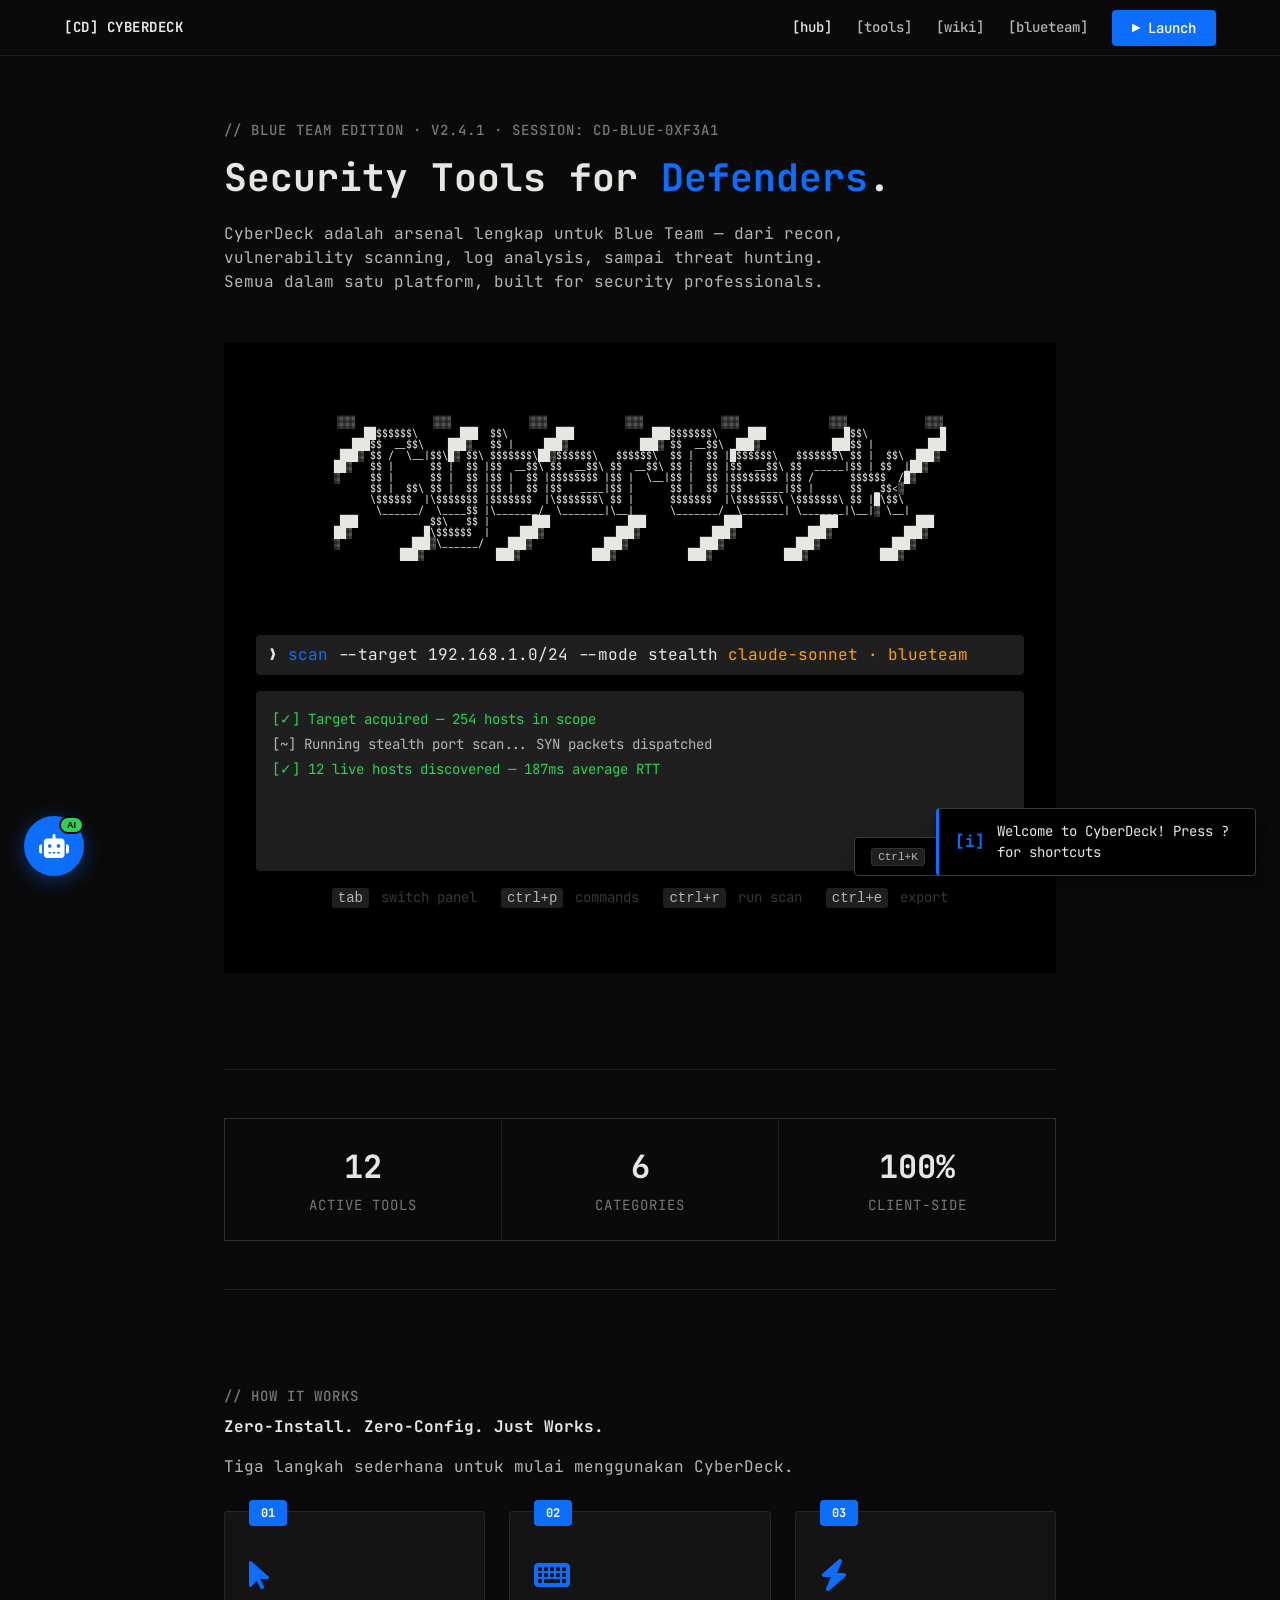
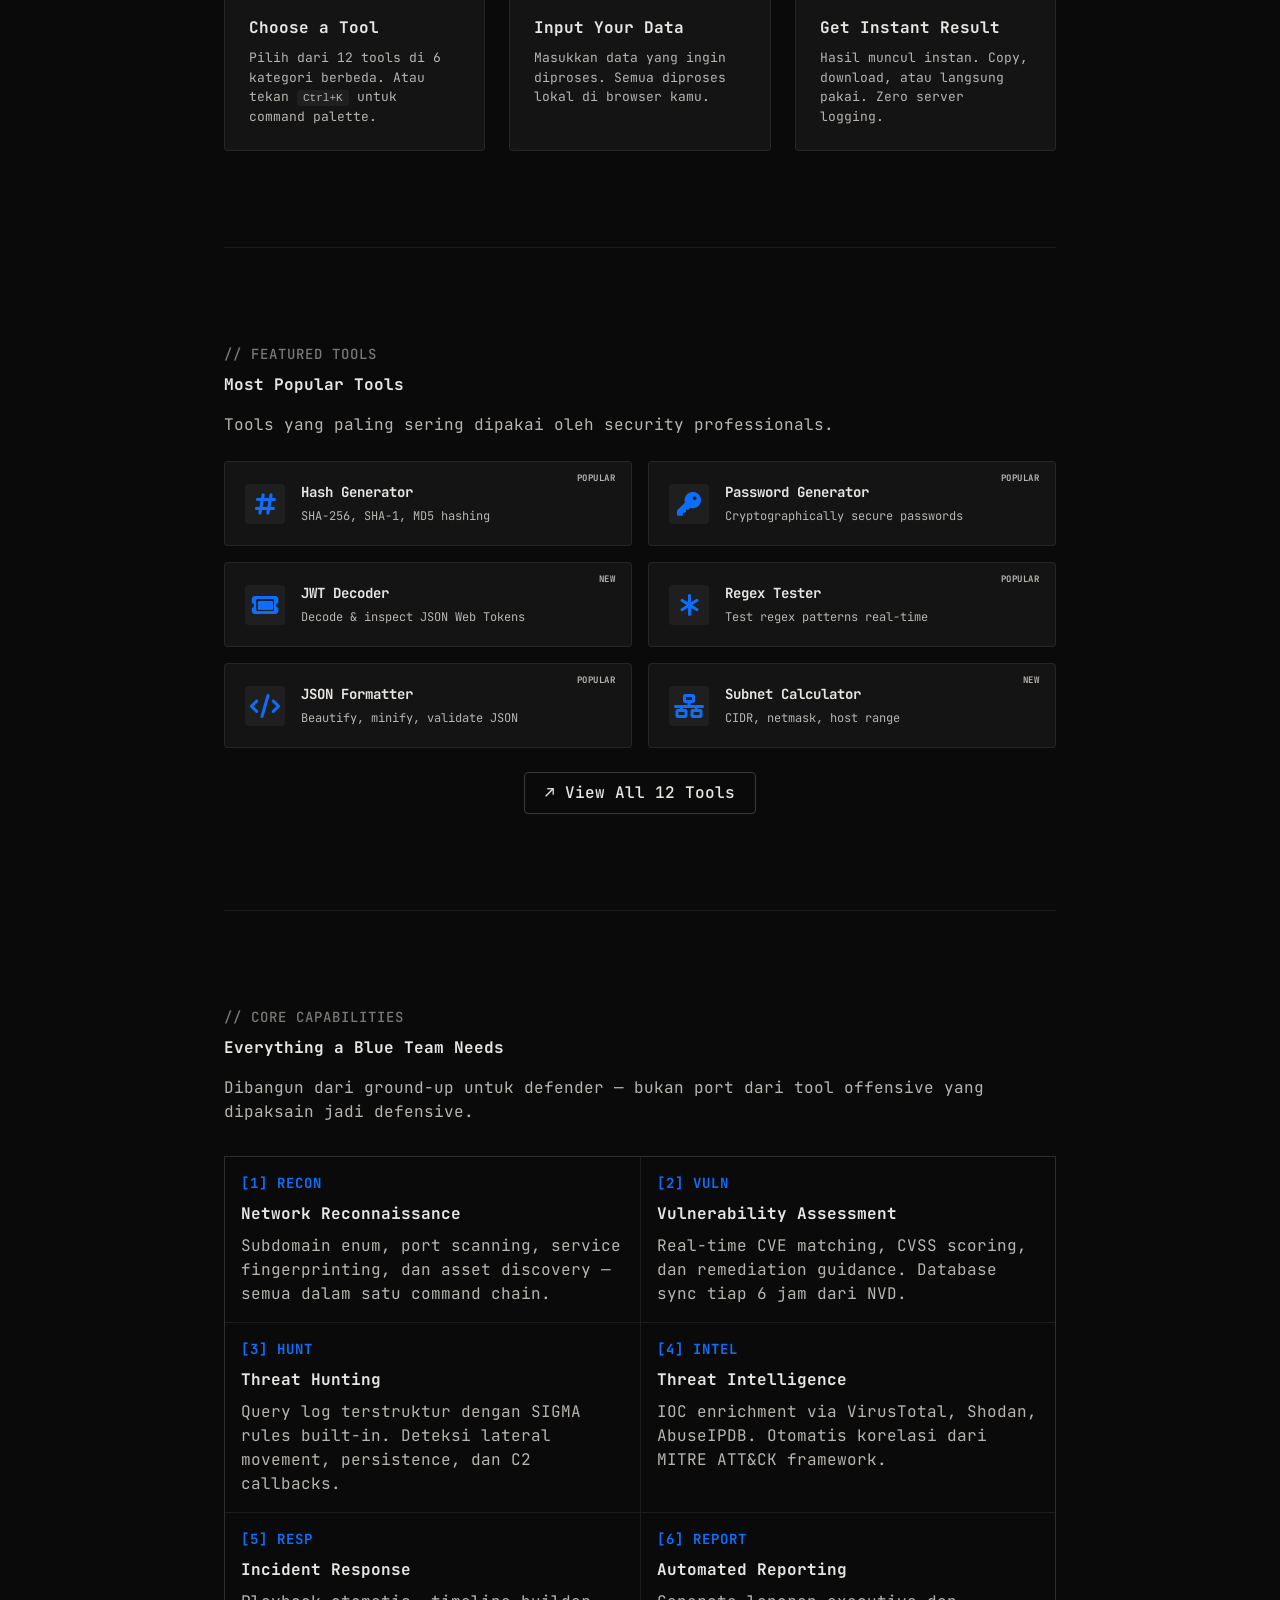
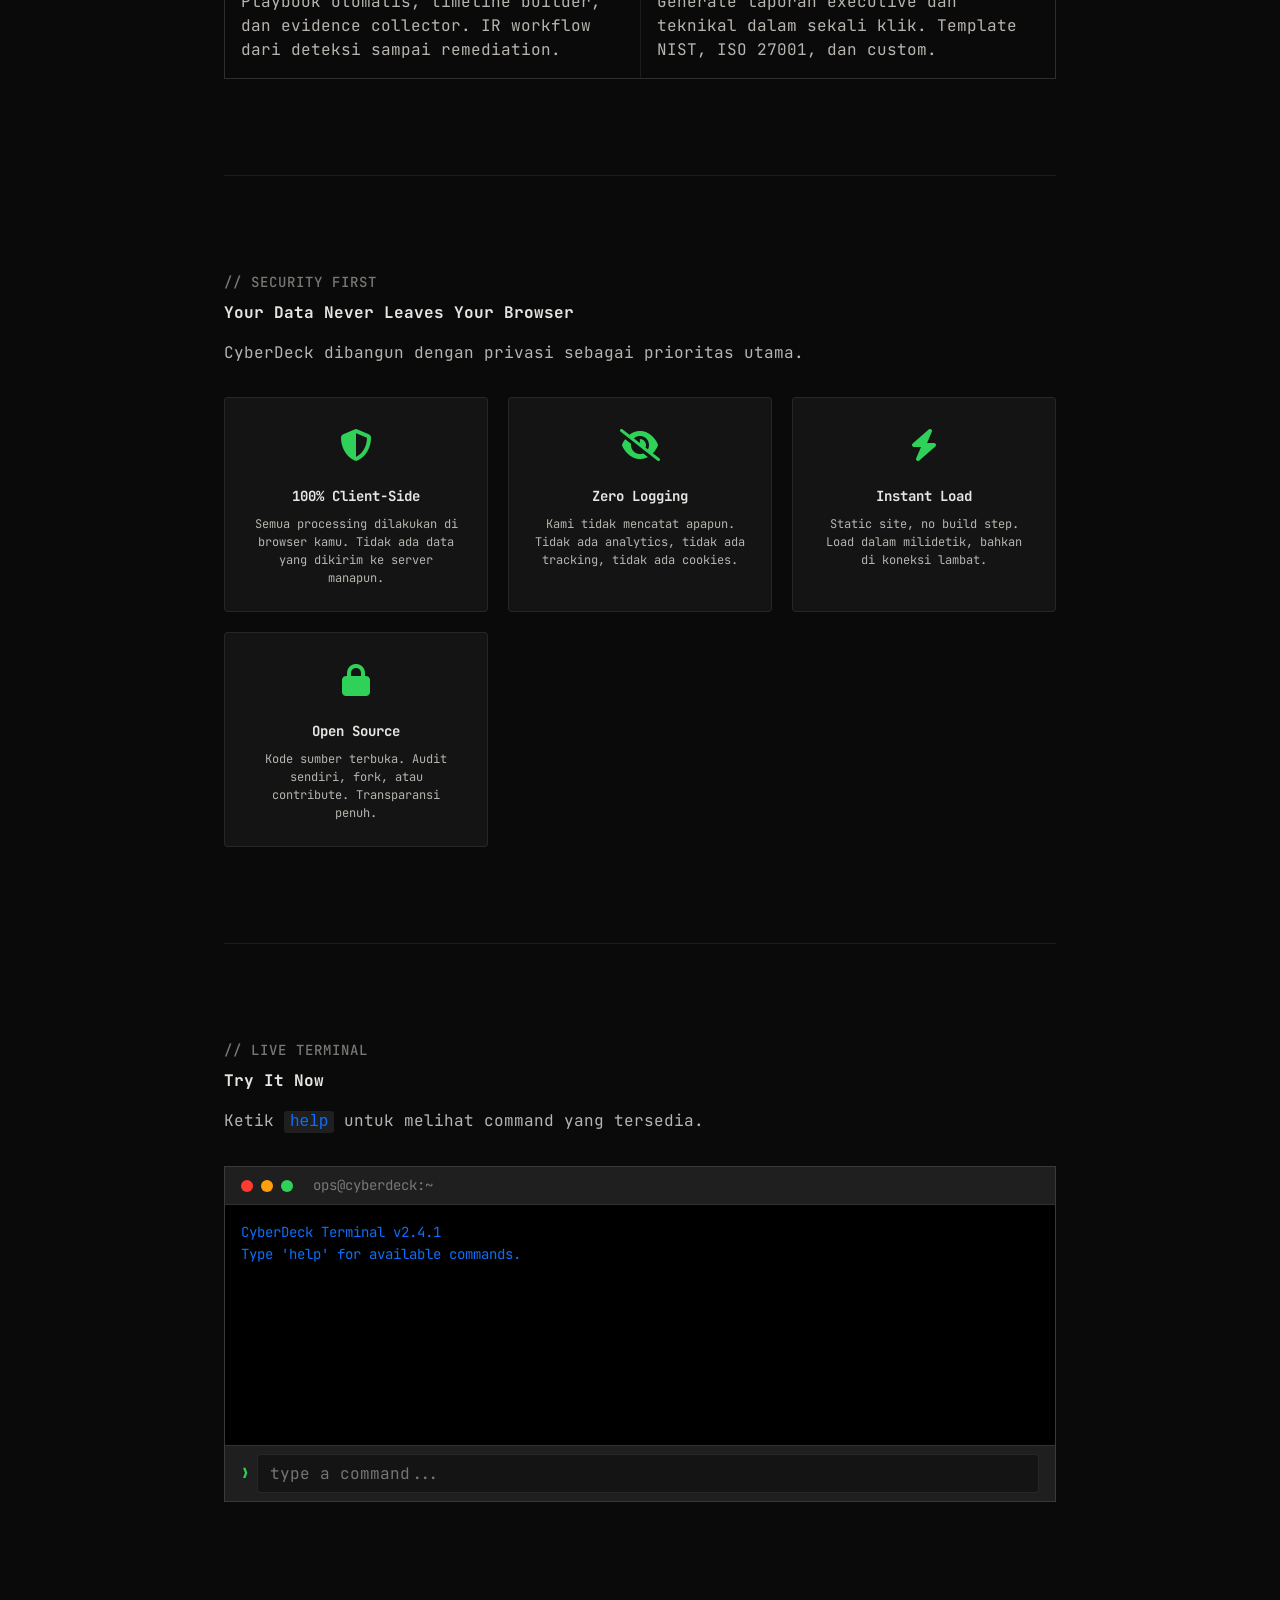
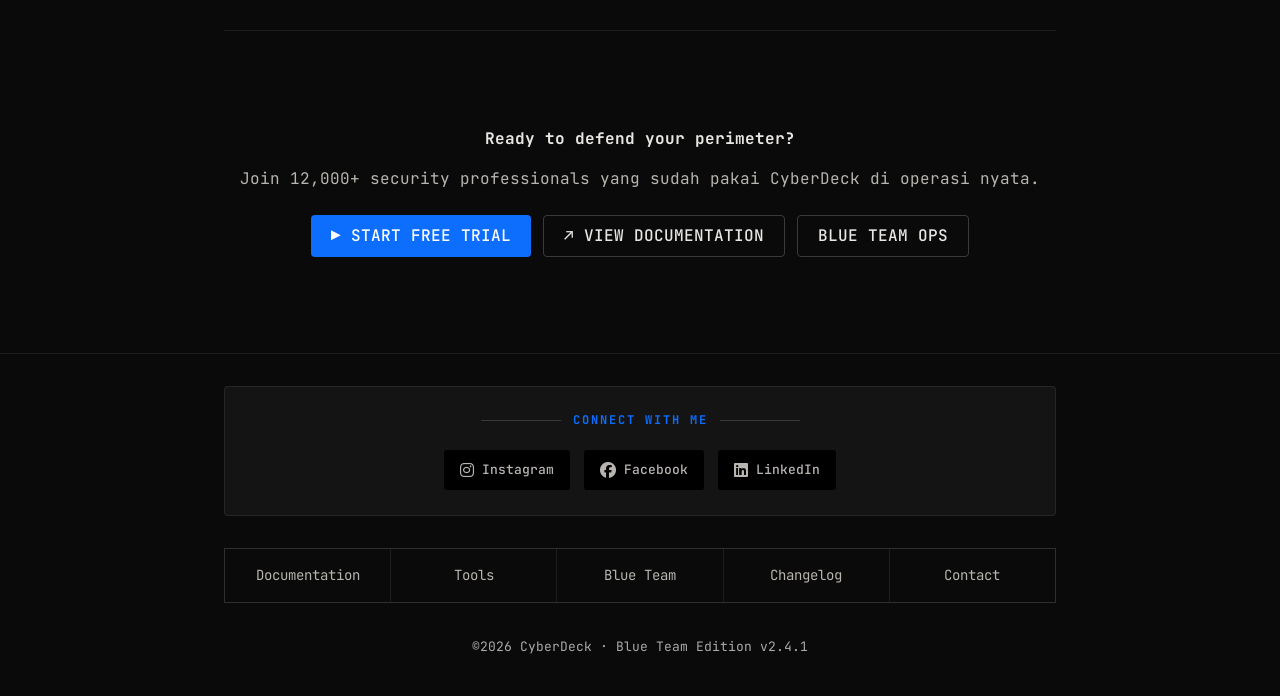
==== commit abc5b7a3: "refactor: cleanup code, fix spacing, and optimize comments" ====
--- a/index.html
+++ b/index.html
@@ -102,7 +102,7 @@
             </div>
         </section>
 
-        <!-- FEATURED TOOLS (BARU! - LINK KE TOOLS YANG BENERAN ADA) -->
+        <!-- FEATURED TOOLS -->
         <section>
             <div class="section-label">// FEATURED TOOLS</div>
             <h2 class="heading-md">Most Popular Tools</h2>
--- a/css/style.css
+++ b/css/style.css
@@ -1,8 +1,3 @@
-/* ============================================
-   CYBERDECK — PURE MONOSPACE DARK THEME
-   Clean & Final Version
-   ============================================ */
-
 @import url('https://fonts.googleapis.com/css2?family=JetBrains+Mono:wght@400;500;700&display=swap');
 
 :root {
@@ -51,7 +46,7 @@
     -webkit-font-smoothing: antialiased;
 }
 
-/* ============ NAVIGATION ============ */
+/* NAVIGATION */
 nav {
     background: var(--canvas);
     border-bottom: 1px solid var(--hairline);
@@ -130,7 +125,7 @@
 }
 
 
-/* ============ LAYOUT ============ */
+/* LAYOUT */
 .container { max-width: 960px; margin: 0 auto; padding: 0 5%; }
 .container-wide { max-width: 1100px; margin: 0 auto; padding: 0 5%; }
 
@@ -141,7 +136,7 @@
 
 section:last-of-type { border-bottom: none; }
 
-/* ============ TYPOGRAPHY ============ */
+/* TYPOGRAPHY */
 .display-xl {
     font-family: var(--font-mono);
     font-size: 38px;
@@ -182,7 +177,7 @@
     margin-bottom: 8px;
 }
 
-/* ============ BUTTONS ============ */
+/* BUTTONS */
 .btn {
     display: inline-flex;
     align-items: center;
@@ -222,7 +217,7 @@
 
 .btn-ghost:hover { color: var(--ink); }
 
-/* ============ HERO TUI ============ */
+/* HERO TUI */
 .hero-tui {
     background: var(--surface-dark);
     padding: 64px 32px;
@@ -290,7 +285,7 @@
     margin-right: 4px;
 }
 
-/* ============ TERMINAL ============ */
+/* TERMINAL */
 .interactive-terminal {
     background: var(--surface-dark);
     border: 1px solid var(--hairline-strong);
@@ -402,7 +397,7 @@
     caret-color: var(--accent);
 }
 
-/* ============ STATS BAR ============ */
+/* STATS BAR */
 .stats-bar {
     display: grid;
     grid-template-columns: repeat(3, 1fr);
@@ -434,7 +429,7 @@
     letter-spacing: 1px;
 }
 
-/* ============ GRIDS ============ */
+/*  GRIDS  */
 .capabilities-grid,
 .hub-grid {
     display: grid;
@@ -491,7 +486,7 @@
     color: var(--mute);
 }
 
-/* ============ TOOL LIST ============ */
+/*  TOOL LIST  */
 .tool-list {
     margin-top: 32px;
     border: 1px solid var(--hairline);
@@ -516,7 +511,7 @@
 .tool-action { color: var(--accent); font-size: 14px; text-decoration: none; white-space: nowrap; }
 .tool-action:hover { color: var(--ink); }
 
-/* ============ TOOL ENGINE LAYOUT ============ */
+/*  TOOL ENGINE LAYOUT  */
 .tool-layout {
     display: grid;
     grid-template-columns: 280px 1fr;
@@ -573,7 +568,7 @@
 .tool-link .fav-icon:hover,
 .tool-link .fav-icon.active { opacity: 1; color: var(--warning); }
 
-/* ============ ACTION/DOC PANELS ============ */
+/*  ACTION/DOC PANELS  */
 .action-panel {
     background: var(--surface-soft);
     border: 1px solid var(--hairline);
@@ -631,7 +626,7 @@
     color: var(--accent);
 }
 
-/* ============ FORM ELEMENTS ============ */
+/*  FORM ELEMENTS  */
 .form-group { margin-bottom: 16px; }
 
 .form-label {
@@ -685,7 +680,7 @@
     accent-color: var(--accent);
 }
 
-/* ============ PLAYBOOK ============ */
+/*  PLAYBOOK  */
 .playbook-list { margin-top: 24px; }
 
 .playbook-item {
@@ -744,7 +739,7 @@
     color: var(--charcoal);
 }
 
-/* ============ BLUE TEAM ============ */
+/*  BLUE TEAM  */
 .ir-workflow {
     display: grid;
     grid-template-columns: repeat(auto-fit, minmax(200px, 1fr));
@@ -814,7 +809,7 @@
     color: var(--accent);
 }
 
-/* ============ FOOTER ============ */
+/*  FOOTER  */
 footer {
     border-top: 1px solid var(--hairline);
     padding: 32px 0;
@@ -851,7 +846,7 @@
     color: var(--mute);
 }
 
-/* ============ TOAST ============ */
+/*  TOAST  */
 .toast-container {
     position: fixed;
     bottom: 24px;
@@ -905,7 +900,7 @@
     to { transform: translateX(100%); opacity: 0; }
 }
 
-/* ============ COMMAND PALETTE ============ */
+/*  COMMAND PALETTE  */
 .command-palette-overlay {
     position: fixed;
     top: 0; left: 0; right: 0; bottom: 0;
@@ -1015,7 +1010,7 @@
     font-size: 10px;
 }
 
-/* ============ SHORTCUTS MODAL ============ */
+/*  SHORTCUTS MODAL  */
 .shortcuts-modal-overlay {
     position: fixed;
     top: 0; left: 0; right: 0; bottom: 0;
@@ -1114,7 +1109,7 @@
     border: 1px solid var(--hairline-strong);
 }
 
-/* ============ SHORTCUT HINTS ============ */
+/*  SHORTCUT HINTS  */
 .shortcut-hints {
     position: fixed;
     bottom: 24px;
@@ -1141,9 +1136,9 @@
     border: 1px solid var(--hairline);
 }
 
-/* ============================================
+/* 
    RESPONSIVE — SATU MEDIA QUERY CLEAN
-   ============================================ */
+    */
 
 @media (max-width: 850px) {
     :root { --spacing-section: 64px; }
@@ -1322,9 +1317,9 @@
     .mitre-grid { grid-template-columns: 1fr; }
 }
 
-/* ============================================
+/* 
    FIX: INDEX.HTML RESPONSIVE
-   ============================================ */
+    */
 
 /* ASCII Art Wrapper - biar bisa scroll horizontal di mobile */
 .tui-ascii-wrapper {
@@ -1443,9 +1438,9 @@
     }
 }
 
-/* ============================================
+/* 
    BLUE TEAM PAGE - ENHANCED
-   ============================================ */
+    */
 
 /* Copy Button */
 .copy-btn {
@@ -1911,9 +1906,9 @@
     }
 }
 
-/* ============================================
+/* 
    WIKI PAGE ENHANCEMENTS
-   ============================================ */
+    */
 
 /* Reading Progress Bar */
 .reading-progress {
@@ -2317,9 +2312,9 @@
     }
 }
 
-/* ============================================
+/* 
    TOOLS PAGE ENHANCEMENTS
-   ============================================ */
+    */
 
 /* Stats Bar */
 .tools-stats-bar {
@@ -2669,9 +2664,9 @@
 }
 
 
-/* ============================================
+/* 
    INDEX PAGE ENHANCEMENTS
-   ============================================ */
+    */
 
 /* How It Works Grid */
 .how-it-works-grid {
@@ -2898,9 +2893,9 @@
     }
 }
 
-/* ============================================
+/* 
 FLOATING AI CHAT WIDGET - LEFT BOTTOM
-============================================ */
+ */
 .ai-chat-widget {
     position: fixed;
     bottom: 24px;
@@ -3189,9 +3184,9 @@
     background: var(--ash);
 }
 
-/* ============================================
+/* 
 MOBILE RESPONSIVE - CHAT WIDGET
-============================================ */
+ */
 @media (max-width: 640px) {
     .ai-chat-widget {
         bottom: 16px;
@@ -3338,9 +3333,9 @@
 
 
 
-/* ============================================
+/* 
 FOOTER SOCIAL MEDIA - ENHANCED
-============================================ */
+ */
 .footer-social {
     margin-bottom: 32px;
     padding: 24px;
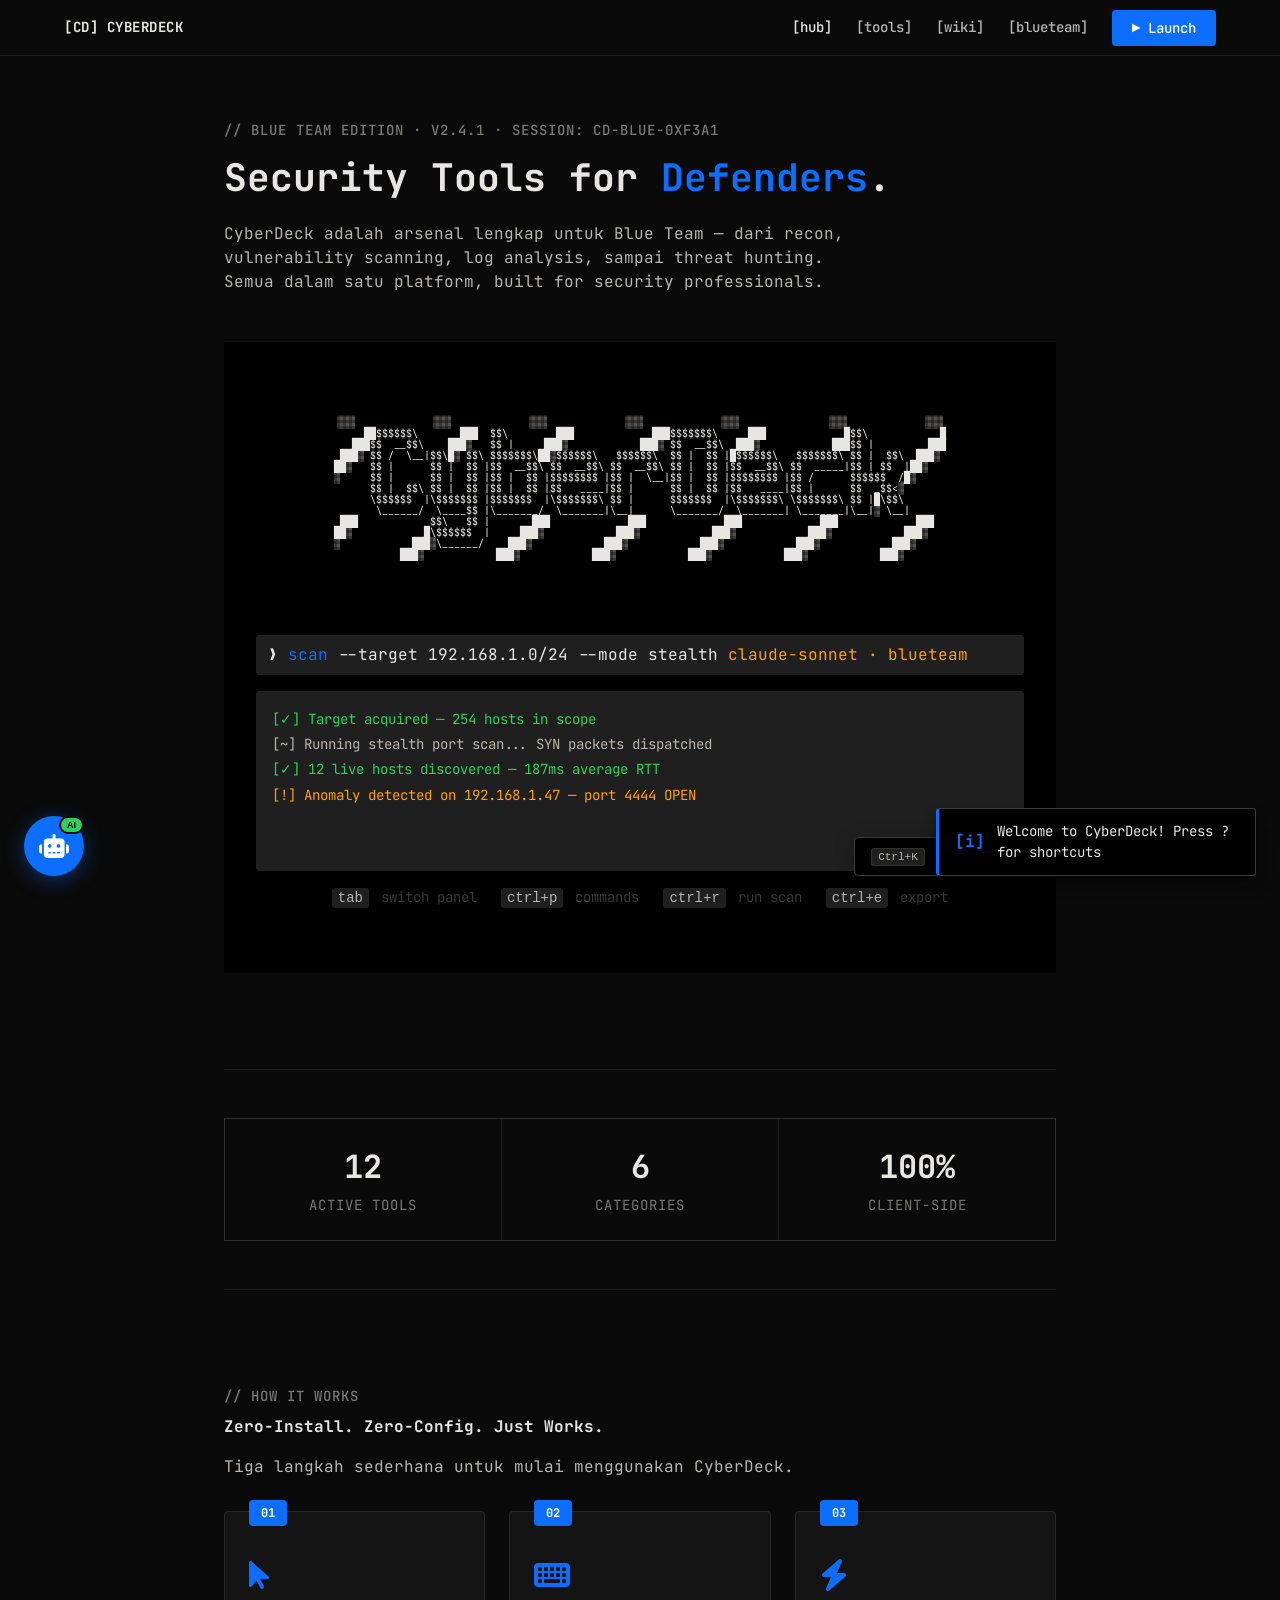
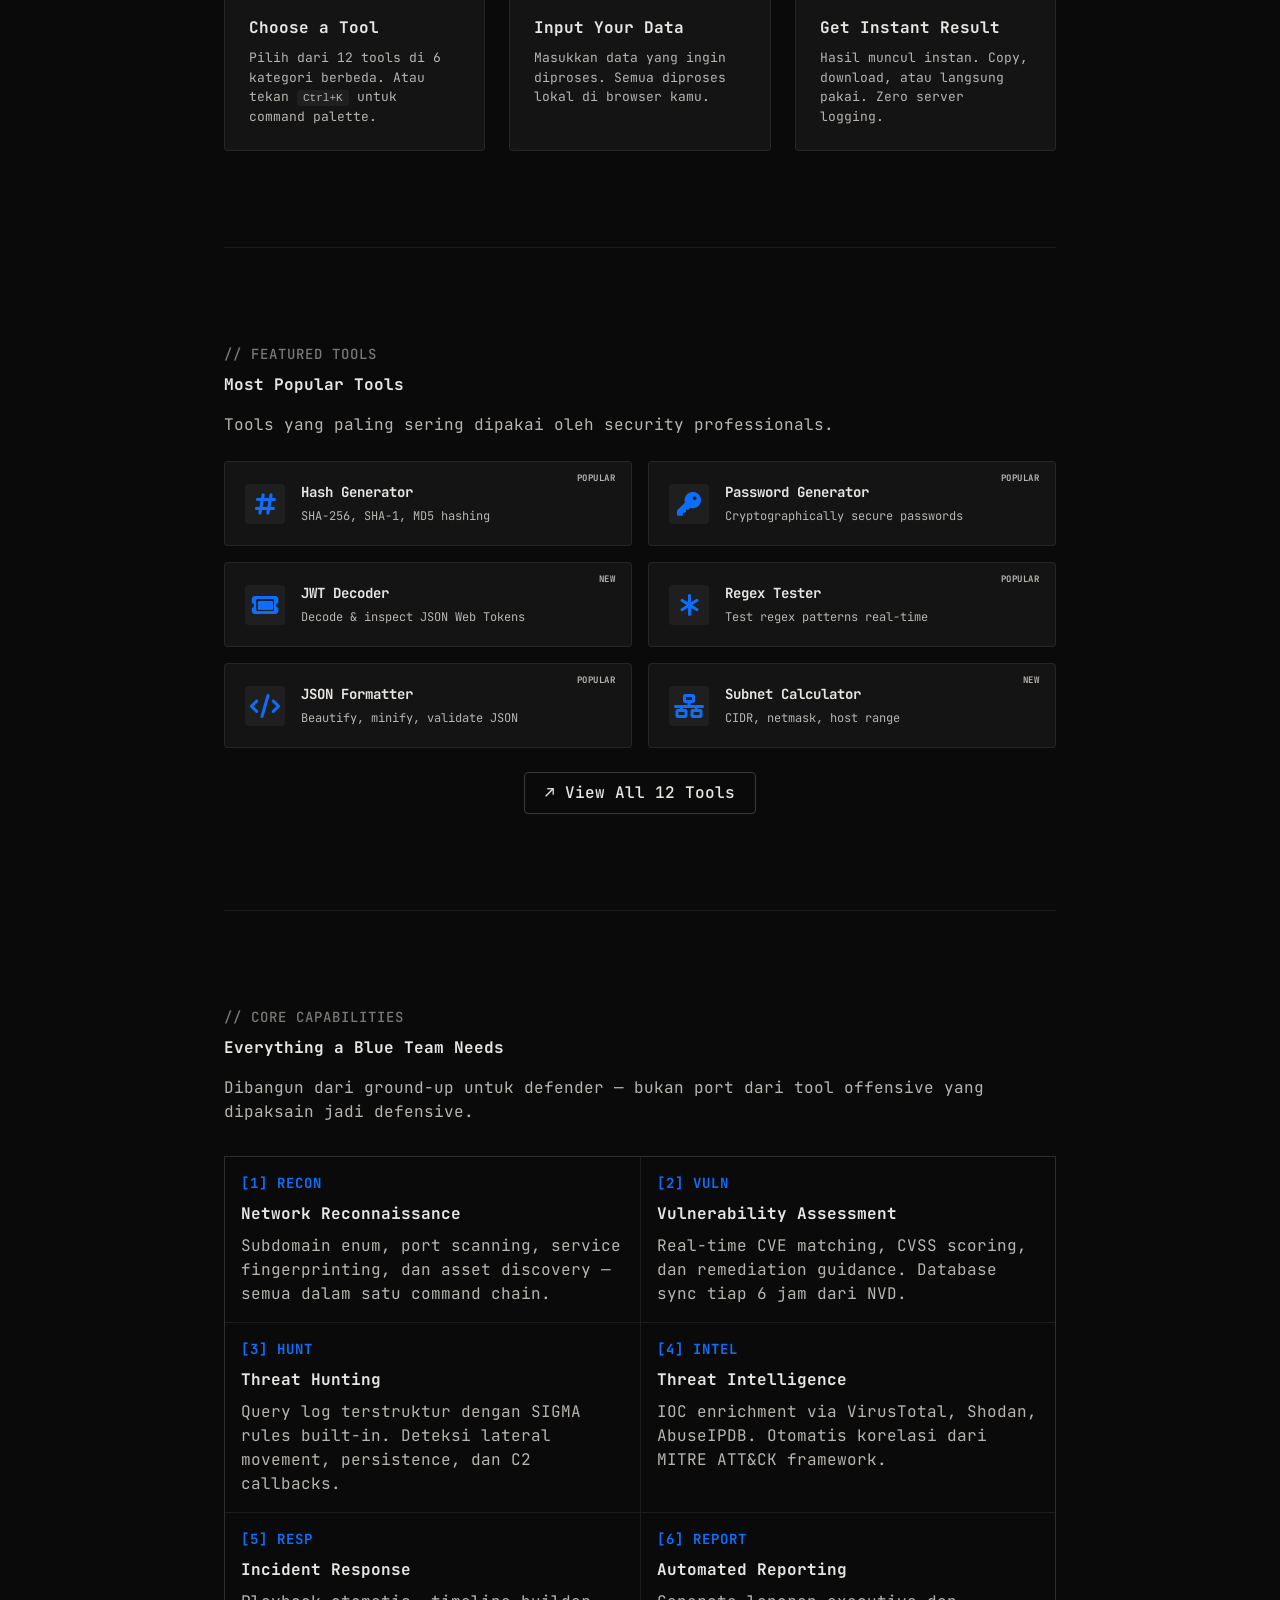
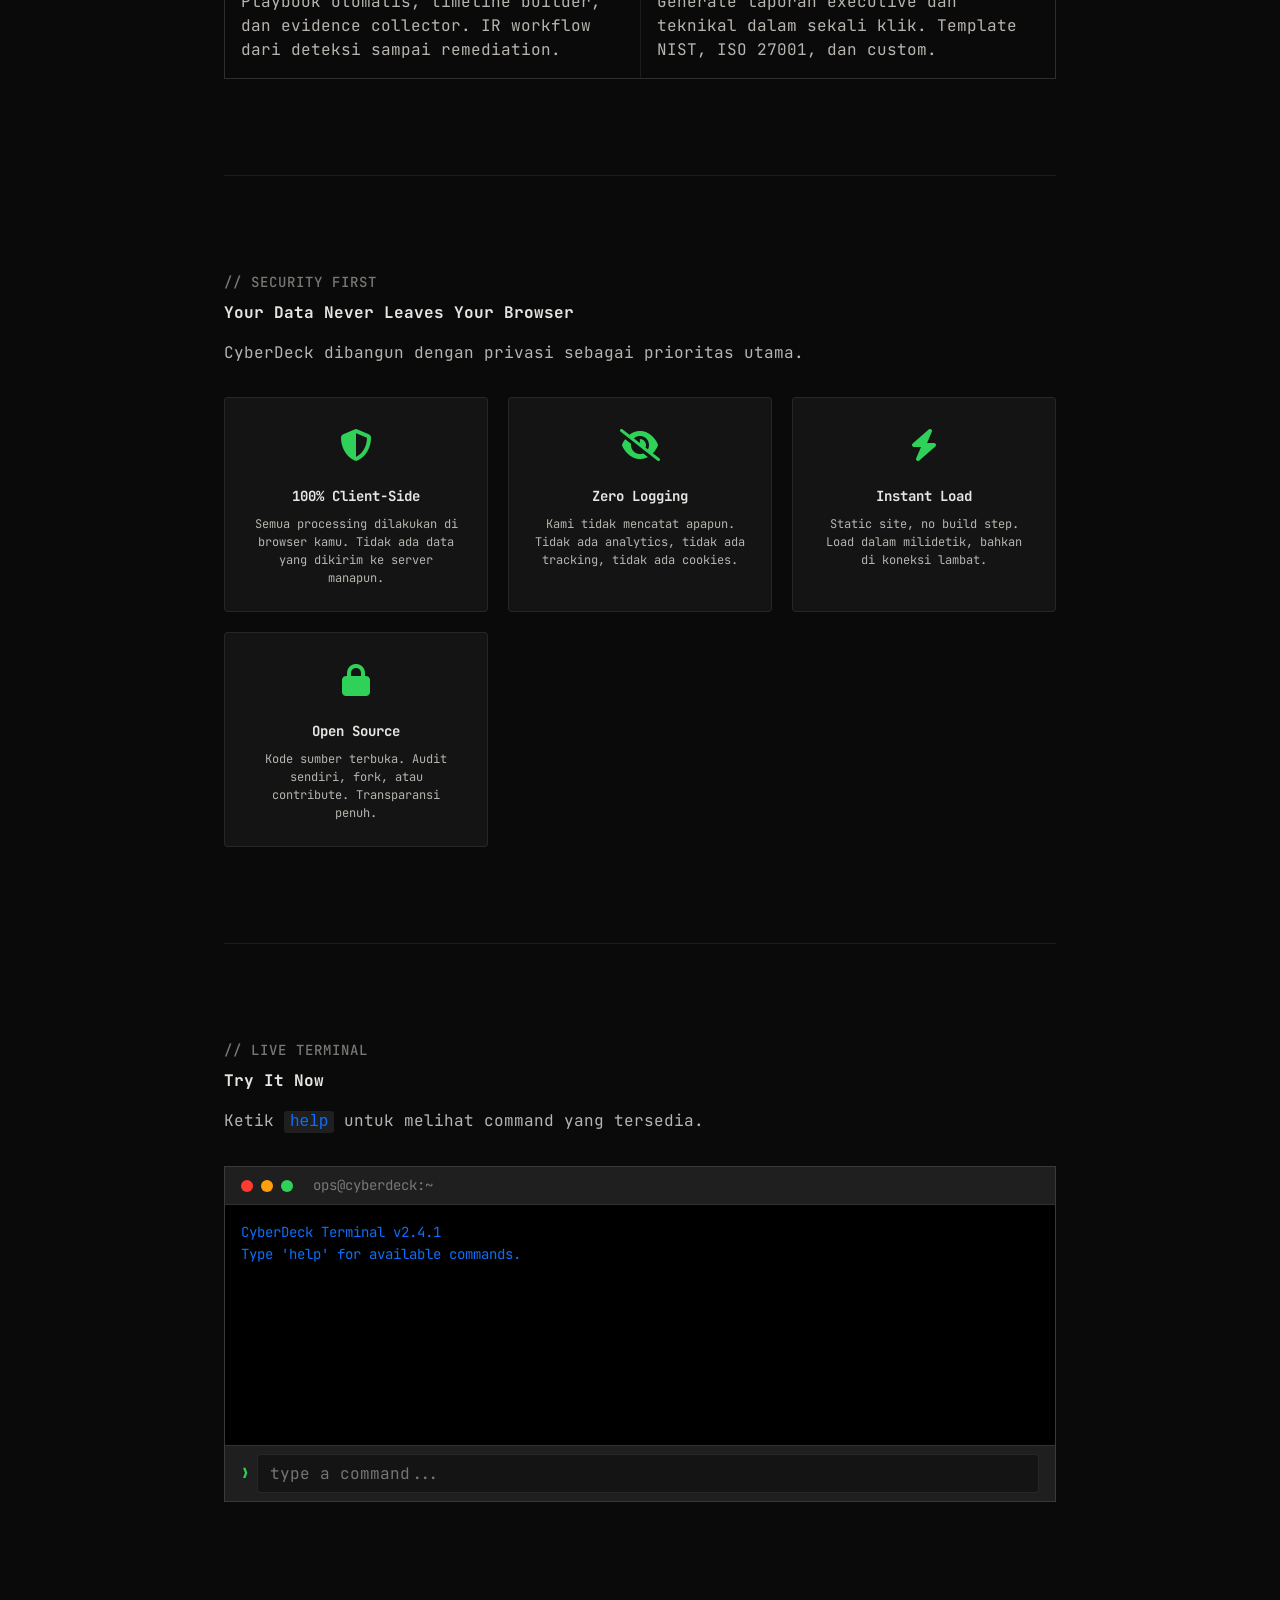
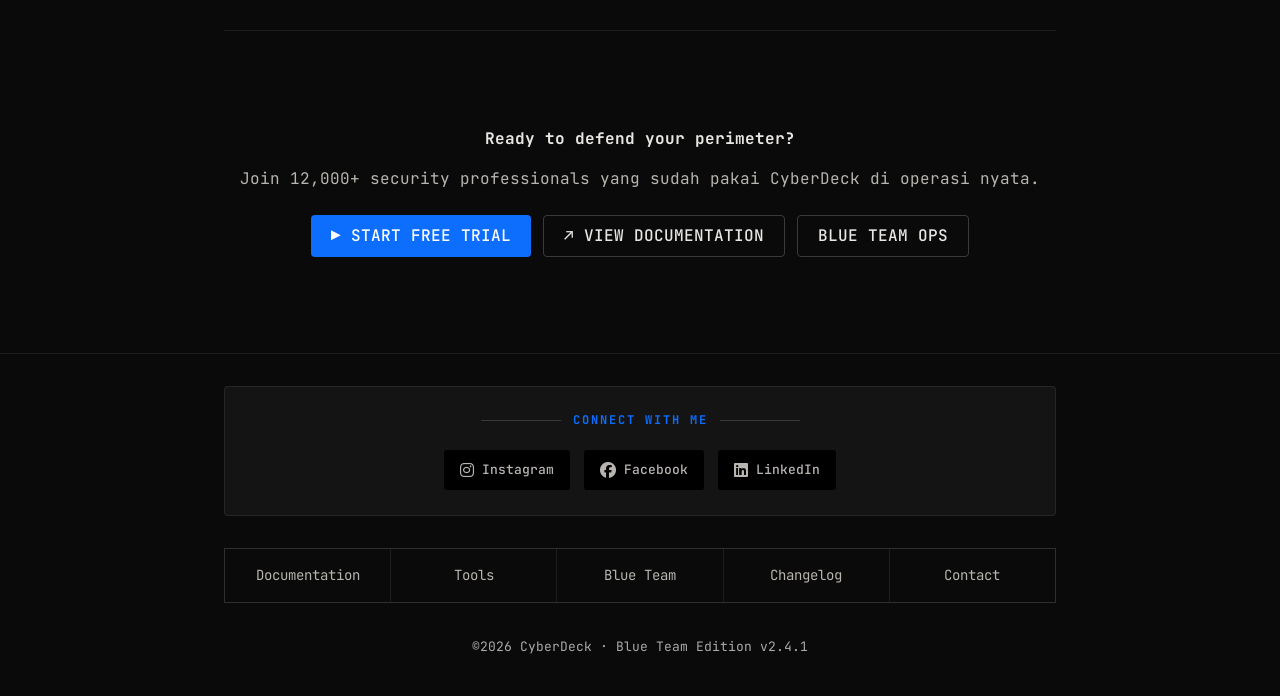
==== commit ddfcf2b2: "Add Google site verification meta tag Added Google site verification meta tag." ====
--- a/index.html
+++ b/index.html
@@ -3,6 +3,7 @@
 <head>
     <meta charset="UTF-8">
     <meta name="viewport" content="width=device-width, initial-scale=1.0">
+    <meta name="google-site-verification" content="8oQs_a5KroaF09LjU1zbhiJJ-MziYjoRkCBaQr50Bc0" />
     <title>CyberDeck — Blue Team Arsenal</title>
     <link rel="stylesheet" href="css/style.css">
     <link rel="stylesheet" href="https://cdnjs.cloudflare.com/ajax/libs/font-awesome/6.5.2/css/all.min.css">
@@ -442,4 +443,4 @@
 
     
 </body>
-</html>+</html>
